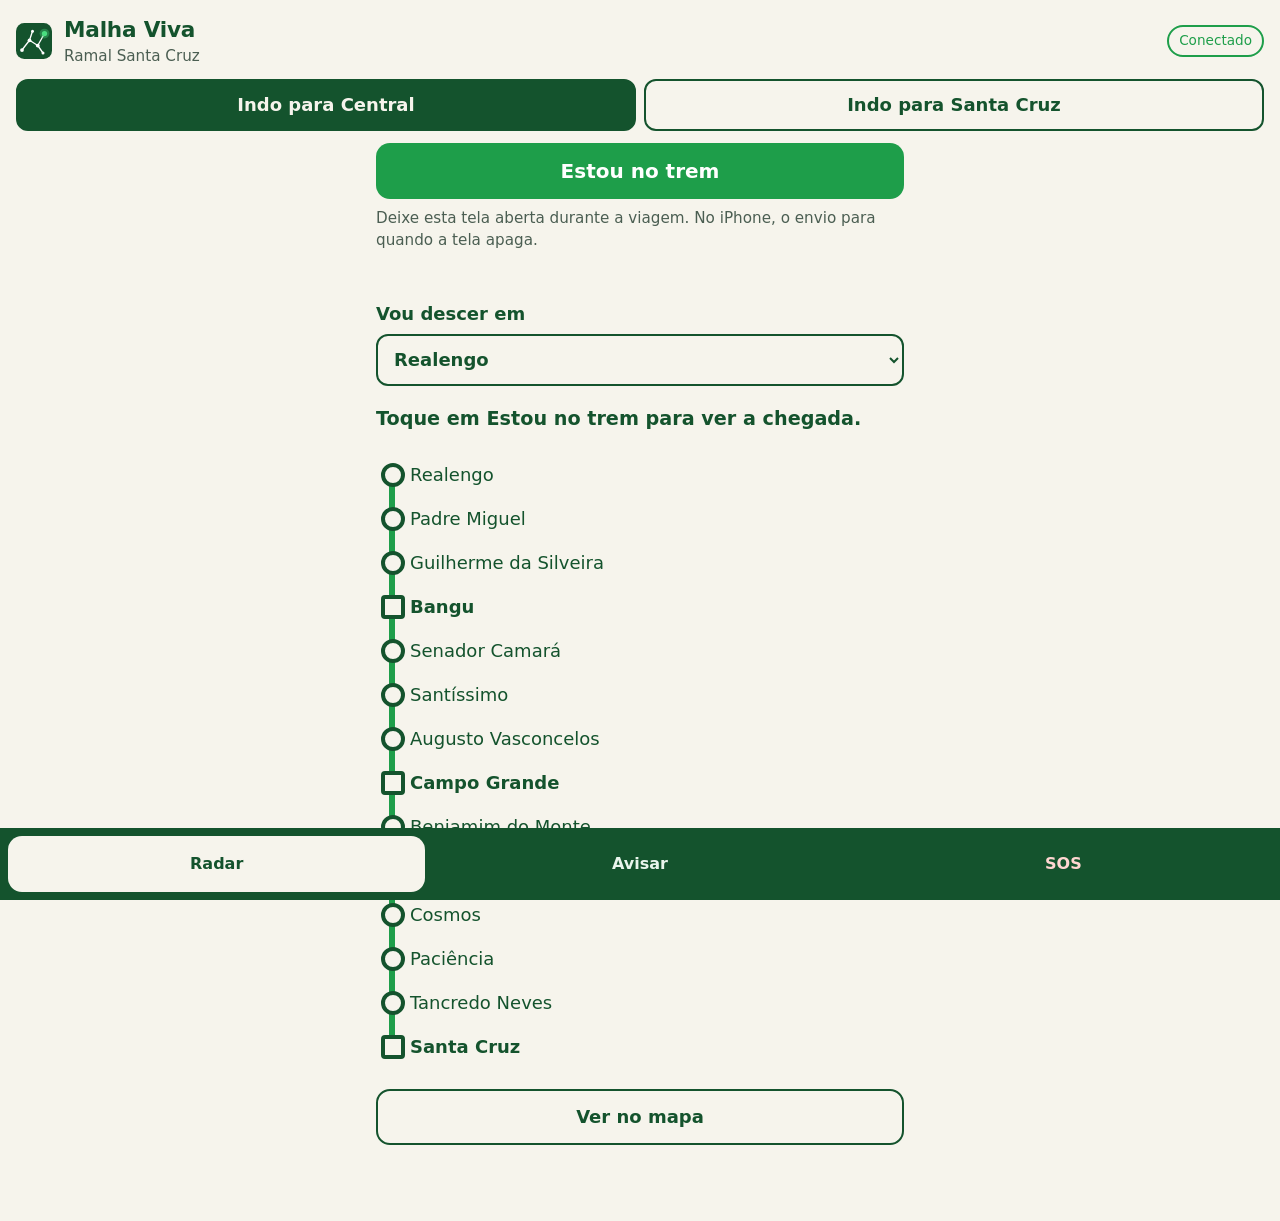
==== index.html @ b87f6abf "Publica o PWA do Malha Viva (radar, aviso rápido, SOS) Gerado de Codigo/pwa/www no cofre. Grava no S" ====
<!doctype html>
<html lang="pt-BR">
<head>
  <meta charset="utf-8">
  <meta name="viewport" content="width=device-width, initial-scale=1, viewport-fit=cover">
  <meta name="theme-color" content="#14532D">
  <meta name="apple-mobile-web-app-capable" content="yes">
  <meta name="apple-mobile-web-app-title" content="Malha Viva">
  <title>Malha Viva</title>
  <link rel="manifest" href="manifest.webmanifest">
  <link rel="icon" href="icone.svg" type="image/svg+xml">
  <link rel="apple-touch-icon" href="icone.svg">
  <link rel="stylesheet" href="estilo.css">
  <script type="module" src="js/app.js"></script>
</head>
<body>
  <header class="topo">
    <img src="icone.svg" alt="" width="36" height="36">
    <div>
      <h1>Malha Viva</h1>
      <p id="ramal">Carregando o ramal…</p>
    </div>
    <span id="rede" class="rede" role="status" data-estado="ok">Conectado</span>
  </header>

  <fieldset class="sentido">
    <legend class="sr">Sentido da viagem</legend>
    <label><input type="radio" name="sentido" value="central"> Indo para Central</label>
    <label><input type="radio" name="sentido" value="santa_cruz"> Indo para Santa Cruz</label>
  </fieldset>

  <main>
    <section data-aba="radar" aria-labelledby="t-radar">
      <h2 id="t-radar" class="sr">Radar do ramal</h2>
      <button id="btnTrem" class="principal" type="button" aria-pressed="false">Estou no trem</button>
      <p class="dica">Deixe esta tela aberta durante a viagem. No iPhone, o envio para quando a tela apaga.</p>
      <p id="posStatus" class="status" role="status"></p>

      <label class="campo">Vou descer em
        <select id="destino"></select>
      </label>
      <p id="eta" class="eta" role="status"></p>

      <ol id="faixa" class="faixa" aria-label="Estações no sentido escolhido, do destino para trás"></ol>
      <button id="btnMapa" class="secundario" type="button">Ver no mapa</button>
      <div id="mapa" class="mapa" hidden></div>
    </section>

    <section data-aba="avisar" aria-labelledby="t-avisar" hidden>
      <h2 id="t-avisar">Avisar o que está acontecendo</h2>
      <label class="campo">Estação
        <select id="avisoEstacao"></select>
      </label>
      <div class="tipos">
        <button type="button" data-tipo="Parado">Trem parado</button>
        <button type="button" data-tipo="Atrasado">Atrasado</button>
        <button type="button" data-tipo="Lotado">Lotado</button>
        <button type="button" data-tipo="Sem ar">Sem ar-condicionado</button>
        <button type="button" data-tipo="Inseguro">Situação de risco</button>
      </div>
      <p id="avisoStatus" class="status" role="status"></p>
      <p class="dica">O aviso só aparece como confirmado quando outra pessoa avisa a mesma coisa.</p>
    </section>

    <section data-aba="sos" aria-labelledby="t-sos" hidden>
      <h2 id="t-sos">Emergência</h2>
      <div class="ligar">
        <a href="tel:190">Polícia 190</a>
        <a href="tel:192">SAMU 192</a>
        <a href="tel:193">Bombeiros 193</a>
      </div>
      <button id="btnSos" class="sos" type="button">Compartilhar minha localização</button>
      <p id="sosStatus" class="status" role="status"></p>
      <h3>Contatos de emergência</h3>
      <ul id="contatos" class="contatos"></ul>
      <form id="formContato" class="novo">
        <label class="campo">Telefone com DDD
          <input id="novoContato" type="tel" inputmode="tel" autocomplete="tel" placeholder="21 99999-0000">
        </label>
        <button type="submit" class="secundario">Adicionar contato</button>
      </form>
      <p class="dica">Os contatos ficam só neste celular. O Malha Viva não recebe esses números.</p>
    </section>
  </main>

  <nav class="abas" aria-label="Seções">
    <button type="button" data-ir="radar">Radar</button>
    <button type="button" data-ir="avisar">Avisar</button>
    <button type="button" data-ir="sos" class="ir-sos">SOS</button>
  </nav>
</body>
</html>
---- estilo.css ----
/* Malha Viva · PWA. Paleta da identidade; sinal âmbar de ferrovia para avisos; vermelho só no SOS. */
:root {
  --verde-escuro: #14532D;
  --verde-ramal: #1E9E4A;
  --verde-aceso: #4ADE80;
  --fundo: #F6F4EC;
  --ambar: #E8A100;
  --perigo: #B42318;
  --tinta: #14532D;
  --suave: #4B5E52;
  --linha-w: 6px;
  color-scheme: light;
}
@media (prefers-color-scheme: dark) {
  :root { --fundo: #0F2418; --tinta: #E9F5EC; --suave: #A9C2B1; --verde-escuro: #4ADE80; }
}

* { box-sizing: border-box; }
html { -webkit-text-size-adjust: 100%; }
body {
  margin: 0;
  background: var(--fundo);
  color: var(--tinta);
  font: 18px/1.45 system-ui, -apple-system, "Segoe UI", Roboto, sans-serif;
  padding-bottom: calc(76px + env(safe-area-inset-bottom));
}
.sr { position: absolute; width: 1px; height: 1px; overflow: hidden; clip: rect(0 0 0 0); }
:focus-visible { outline: 3px solid var(--ambar); outline-offset: 2px; }

.topo { display: flex; align-items: center; gap: 12px; padding: 14px 16px 8px; }
.topo h1 { margin: 0; font-size: 1.35rem; font-weight: 800; letter-spacing: -0.01em; }
.topo p { margin: 0; color: var(--suave); font-size: 0.95rem; }
.rede { margin-left: auto; font-size: 0.85rem; padding: 4px 10px; border-radius: 999px; border: 2px solid currentColor; }
.rede[data-estado="ok"] { color: var(--verde-ramal); }
.rede[data-estado="fila"] { color: var(--ambar); }
.rede[data-estado="off"] { color: var(--perigo); }

.sentido { display: grid; grid-template-columns: 1fr 1fr; gap: 8px; margin: 0; padding: 4px 16px 12px; border: 0; }
.sentido label { display: flex; align-items: center; justify-content: center; min-height: 52px; padding: 8px;
  border: 2px solid var(--verde-escuro); border-radius: 12px; font-weight: 700; text-align: center; cursor: pointer; }
.sentido label { position: relative; }
.sentido input { position: absolute; opacity: 0; width: 1px; height: 1px; min-height: 0; inset: 0; margin: 0; }
.sentido label:has(input:checked) { background: var(--verde-escuro); color: var(--fundo); }
.sentido label:has(input:focus-visible) { outline: 3px solid var(--ambar); }

main { padding: 0 16px; max-width: 560px; margin: 0 auto; }
h2 { font-size: 1.3rem; margin: 8px 0 12px; }
h3 { font-size: 1.1rem; margin: 24px 0 8px; }

button, .ligar a, .contato { font: inherit; min-height: 56px; border-radius: 14px; cursor: pointer; }
.principal { width: 100%; border: 0; background: var(--verde-ramal); color: #fff; font-size: 1.25rem; font-weight: 800; }
.principal[aria-pressed="true"] { background: var(--verde-escuro); box-shadow: inset 0 0 0 4px var(--verde-aceso); }
.secundario { width: 100%; margin-top: 12px; background: transparent; color: var(--tinta); border: 2px solid var(--verde-escuro); font-weight: 700; }
.dica { color: var(--suave); font-size: 0.95rem; margin: 8px 0; }
.status { font-weight: 700; min-height: 1.45em; margin: 8px 0; }
.campo { display: grid; gap: 6px; margin: 16px 0 4px; font-weight: 700; }
select, input { font: inherit; min-height: 52px; padding: 8px 12px; border-radius: 12px; border: 2px solid var(--verde-escuro);
  background: var(--fundo); color: var(--tinta); width: 100%; }
.eta { font-size: 1.2rem; font-weight: 800; }

/* A faixa: a linha do trem como nas placas acima das portas. Destino no topo. */
.faixa { list-style: none; margin: 20px 0 8px; padding: 0 0 0 34px; position: relative; }
.faixa::before { content: ""; position: absolute; left: 13px; top: 14px; bottom: 14px; width: var(--linha-w);
  background: var(--verde-ramal); border-radius: 3px; }
.faixa li { position: relative; min-height: 44px; display: flex; flex-wrap: wrap; align-items: center; gap: 6px 10px; padding: 6px 0; }
.faixa .estacao::before { content: ""; position: absolute; left: -29px; width: 16px; height: 16px; border-radius: 50%;
  background: var(--fundo); border: 4px solid var(--verde-escuro); }
.faixa .terminal::before { border-radius: 4px; }
.faixa .terminal .nome { font-weight: 800; }
.faixa .eu { color: var(--verde-escuro); font-weight: 800; }
.faixa .eu::before { content: ""; position: absolute; left: -33px; width: 24px; height: 24px; border-radius: 50%;
  background: var(--verde-aceso); border: 4px solid var(--verde-escuro); animation: pulso 2s ease-out infinite; }
@keyframes pulso { 0% { box-shadow: 0 0 0 0 rgba(74, 222, 128, .7); } 100% { box-shadow: 0 0 0 14px rgba(74, 222, 128, 0); } }
@media (prefers-reduced-motion: reduce) { .faixa .eu::before { animation: none; } }
.aviso { font-size: 0.85rem; font-weight: 700; padding: 2px 8px; border-radius: 6px; border: 2px dashed var(--ambar); color: var(--tinta); }
.aviso.confirmado { background: var(--ambar); border-style: solid; color: #1A1300; }

.mapa { height: 340px; margin-top: 12px; border-radius: 14px; overflow: hidden; border: 2px solid var(--verde-escuro); }

.tipos { display: grid; gap: 10px; margin-top: 16px; }
.tipos button { border: 2px solid var(--verde-escuro); background: transparent; color: var(--tinta); font-weight: 700; text-align: left; padding: 0 16px; }
.tipos button:active { background: var(--ambar); color: #1A1300; }

.ligar { display: grid; gap: 10px; }
.ligar a { display: flex; align-items: center; justify-content: center; background: var(--perigo); color: #fff;
  font-weight: 800; font-size: 1.2rem; text-decoration: none; }
.sos { width: 100%; margin-top: 16px; border: 3px solid var(--perigo); background: transparent; color: var(--perigo); font-weight: 800; }
.contatos { list-style: none; padding: 0; margin: 0; display: grid; gap: 8px; }
.contatos li { display: grid; grid-template-columns: 1fr auto; gap: 8px; }
.contato { display: flex; align-items: center; padding: 0 14px; border: 2px solid var(--verde-escuro); color: var(--tinta); text-decoration: none; font-weight: 700; }
.tirar { border: 0; background: transparent; color: var(--suave); text-decoration: underline; padding: 0 8px; }

.abas { position: fixed; inset: auto 0 0 0; display: grid; grid-template-columns: 1fr 1fr 1fr; gap: 6px;
  padding: 8px 8px calc(8px + env(safe-area-inset-bottom)); background: var(--verde-escuro); }
.abas button { border: 0; background: transparent; color: #E9F5EC; font-weight: 800; font-size: 1rem; }
.abas button[aria-current="true"] { background: var(--fundo); color: var(--verde-escuro); }
.abas .ir-sos { color: #FFD6D1; }
.abas .ir-sos[aria-current="true"] { background: var(--perigo); color: #fff; }
@media (prefers-color-scheme: dark) { .abas { background: #082012; } }
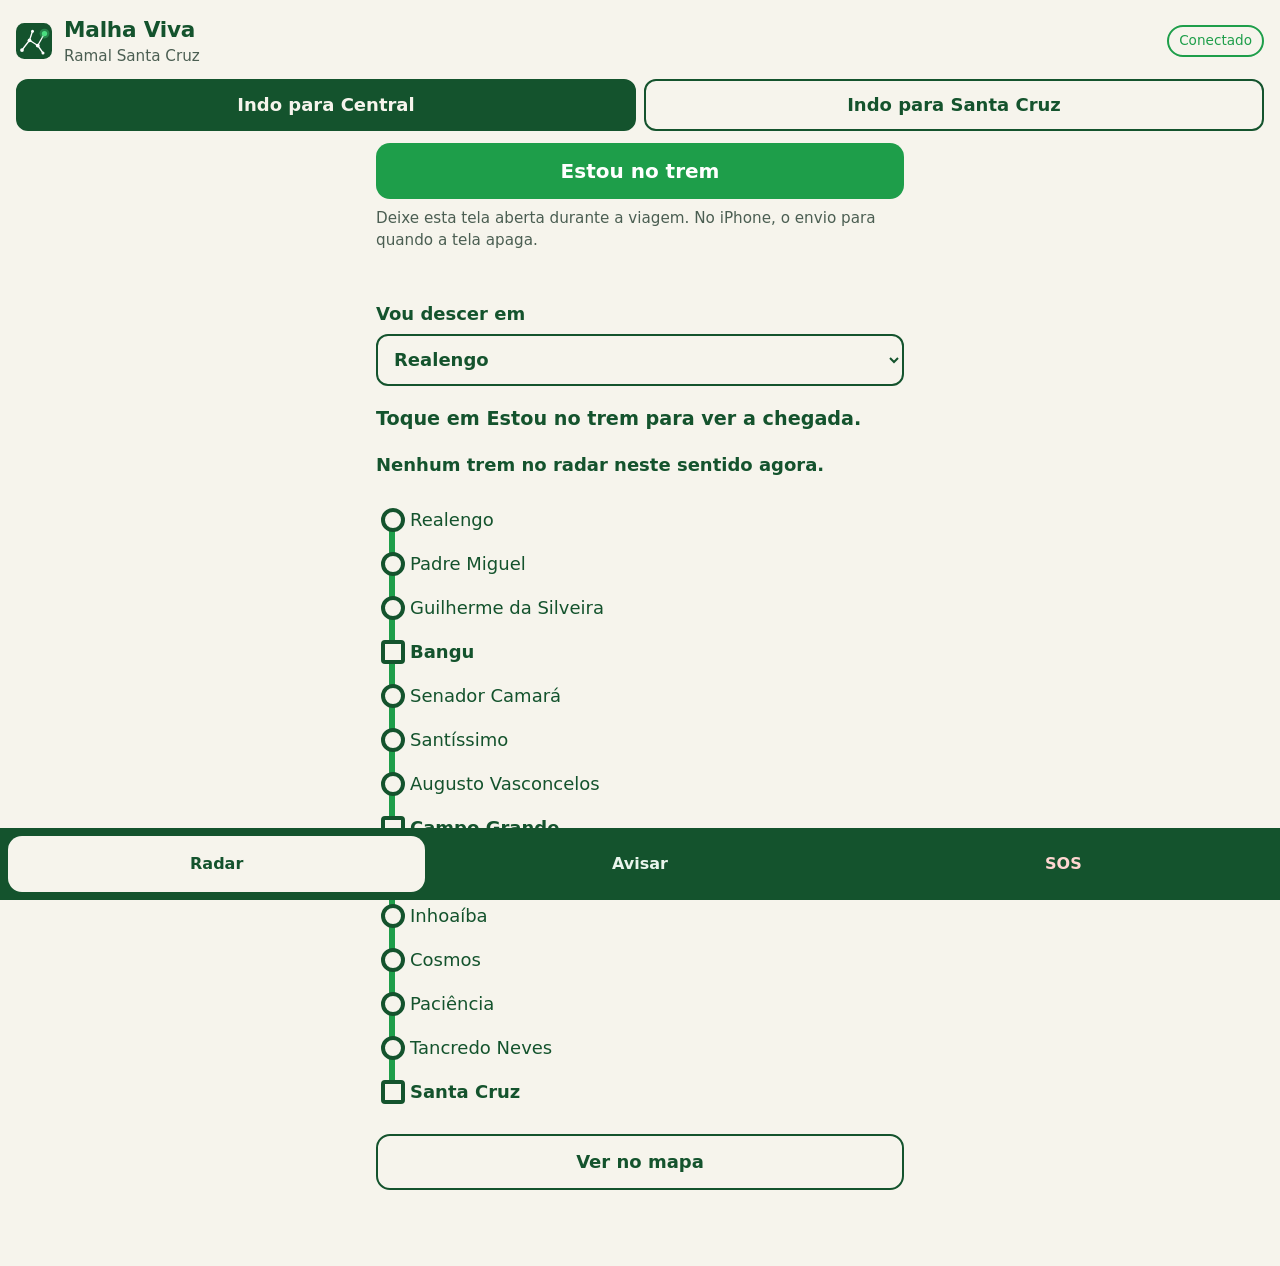
==== commit 48c9f616: "Radar mostra os trens ao vivo (visão trens_ao_vivo) Lê a visão pública trens_ao_vivo do Supabase a c" ====
--- a/index.html
+++ b/index.html
@@ -41,6 +41,7 @@
       </label>
       <p id="eta" class="eta" role="status"></p>
 
+      <p id="trens" class="status" role="status" aria-live="off"></p>
       <ol id="faixa" class="faixa" aria-label="Estações no sentido escolhido, do destino para trás"></ol>
       <button id="btnMapa" class="secundario" type="button">Ver no mapa</button>
       <div id="mapa" class="mapa" hidden></div>
--- a/estilo.css
+++ b/estilo.css
@@ -70,6 +70,9 @@
 .faixa .eu { color: var(--verde-escuro); font-weight: 800; }
 .faixa .eu::before { content: ""; position: absolute; left: -33px; width: 24px; height: 24px; border-radius: 50%;
   background: var(--verde-aceso); border: 4px solid var(--verde-escuro); animation: pulso 2s ease-out infinite; }
+.faixa .trem { color: var(--verde-escuro); font-weight: 800; }
+.faixa .trem::before { content: ""; position: absolute; left: -33px; width: 24px; height: 24px; border-radius: 6px;
+  background: var(--verde-escuro); border: 4px solid var(--verde-aceso); }
 @keyframes pulso { 0% { box-shadow: 0 0 0 0 rgba(74, 222, 128, .7); } 100% { box-shadow: 0 0 0 14px rgba(74, 222, 128, 0); } }
 @media (prefers-reduced-motion: reduce) { .faixa .eu::before { animation: none; } }
 .aviso { font-size: 0.85rem; font-weight: 700; padding: 2px 8px; border-radius: 6px; border: 2px dashed var(--ambar); color: var(--tinta); }
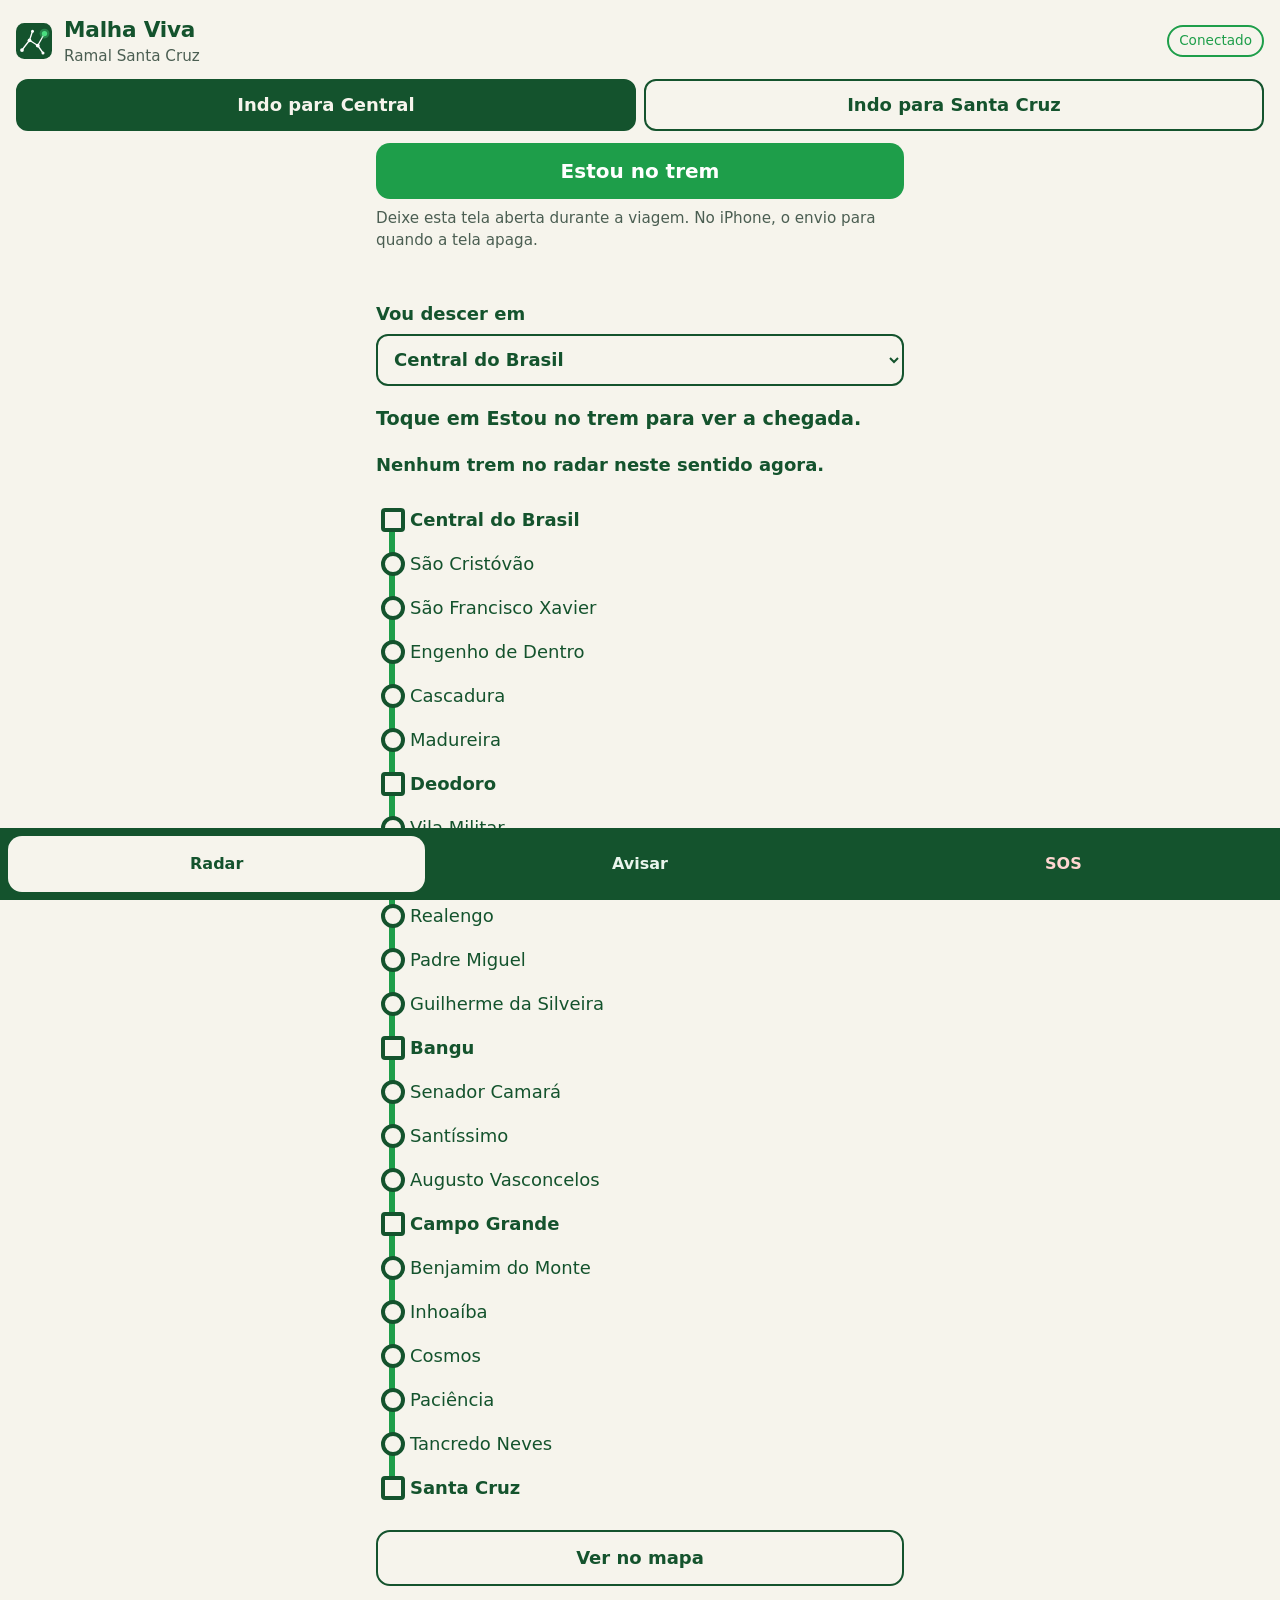
==== commit f73dba28: "Base até a Central e GPS reforçado para o iPhone - Base: traçado e estações de Realengo até a Centra" ====
--- a/index.html
+++ b/index.html
@@ -35,6 +35,8 @@
       <button id="btnTrem" class="principal" type="button" aria-pressed="false">Estou no trem</button>
       <p class="dica">Deixe esta tela aberta durante a viagem. No iPhone, o envio para quando a tela apaga.</p>
       <p id="posStatus" class="status" role="status"></p>
+      <p id="diag" class="diag" data-estado="ok" hidden></p>
+      <button id="btnRegistro" class="secundario" type="button" hidden>Copiar registro da viagem</button>
 
       <label class="campo">Vou descer em
         <select id="destino"></select>
--- a/estilo.css
+++ b/estilo.css
@@ -70,7 +70,10 @@
 .faixa .eu { color: var(--verde-escuro); font-weight: 800; }
 .faixa .eu::before { content: ""; position: absolute; left: -33px; width: 24px; height: 24px; border-radius: 50%;
   background: var(--verde-aceso); border: 4px solid var(--verde-escuro); animation: pulso 2s ease-out infinite; }
-.faixa .trem { color: var(--verde-escuro); font-weight: 800; }
+.diag { font-size: 0.85rem; font-variant-numeric: tabular-nums; padding: 6px 10px; border-radius: 8px;
+  border: 2px solid var(--verde-escuro); }
+.diag[data-estado="alerta"] { border-color: #B42318; background: #B42318; color: #FFFFFF; font-weight: 700; }
+.faixa .trem {color: var(--verde-escuro); font-weight: 800; }
 .faixa .trem::before { content: ""; position: absolute; left: -33px; width: 24px; height: 24px; border-radius: 6px;
   background: var(--verde-escuro); border: 4px solid var(--verde-aceso); }
 @keyframes pulso { 0% { box-shadow: 0 0 0 0 rgba(74, 222, 128, .7); } 100% { box-shadow: 0 0 0 14px rgba(74, 222, 128, 0); } }
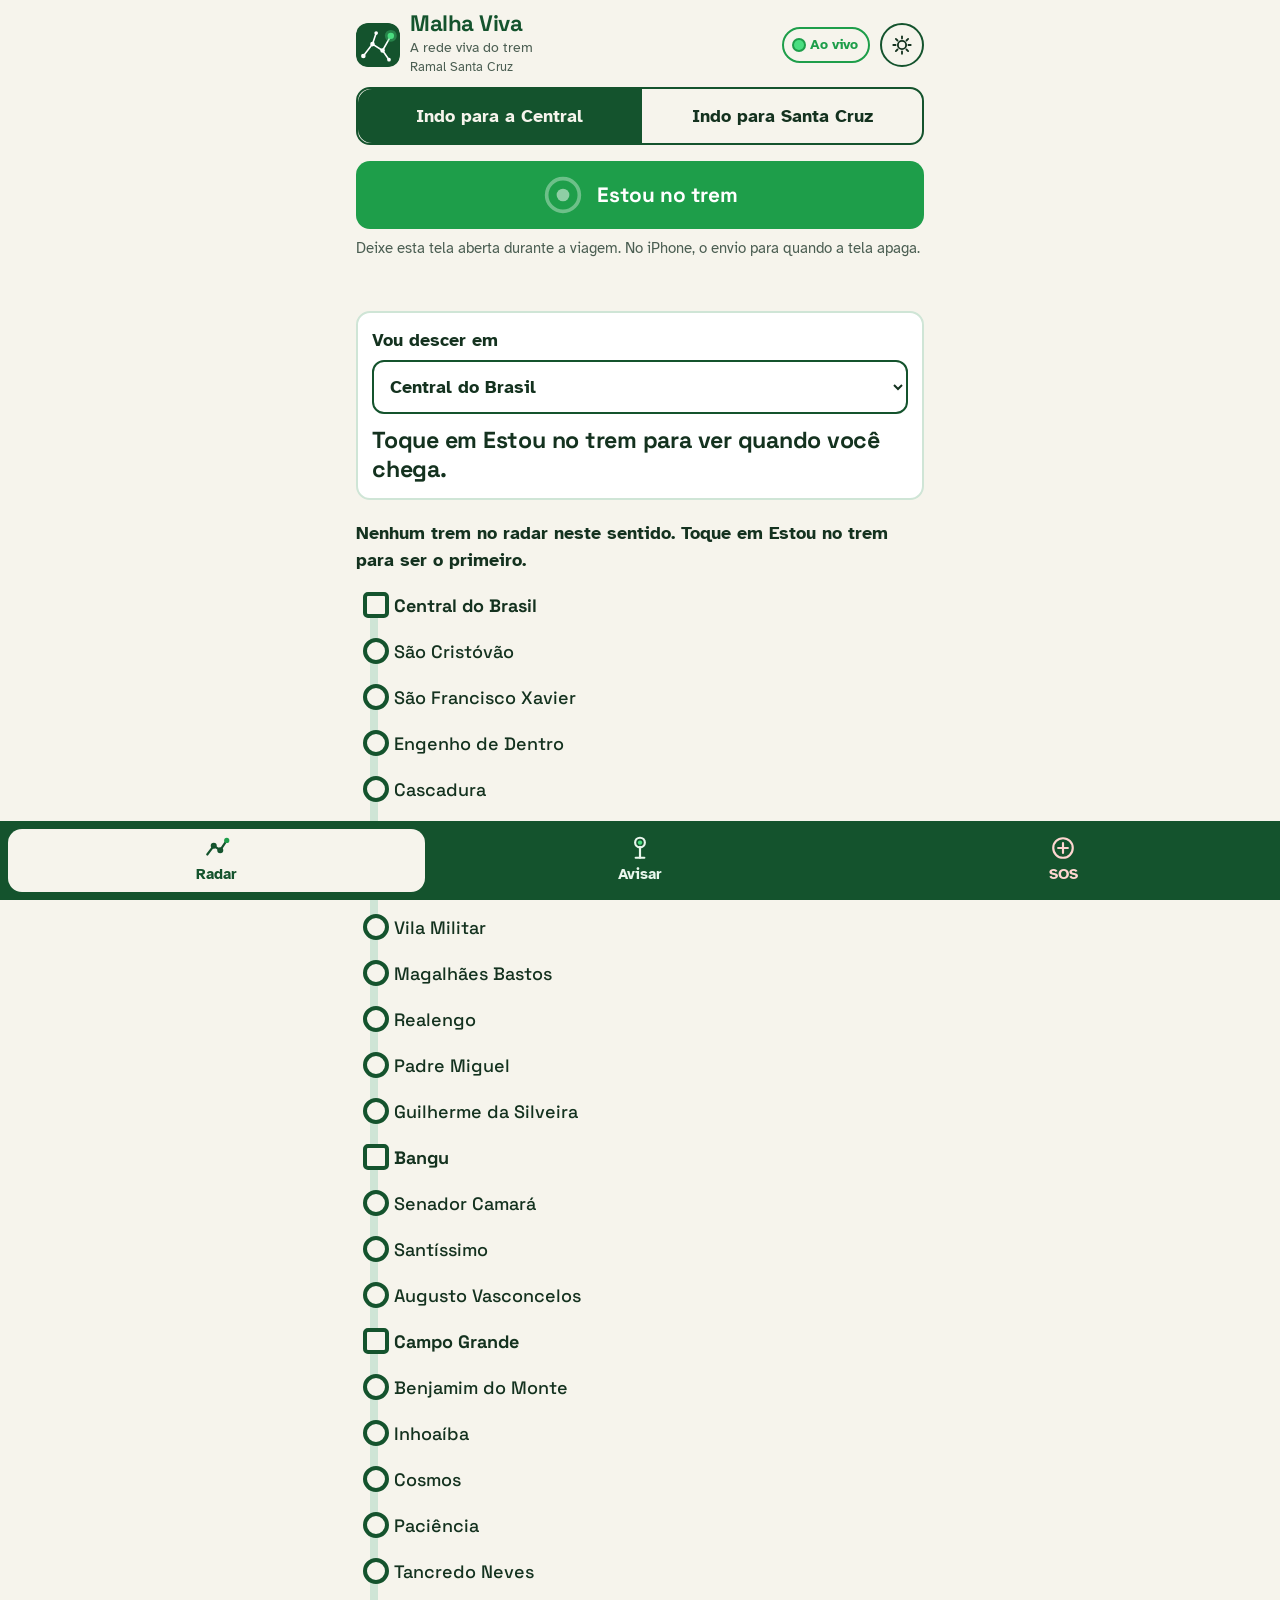
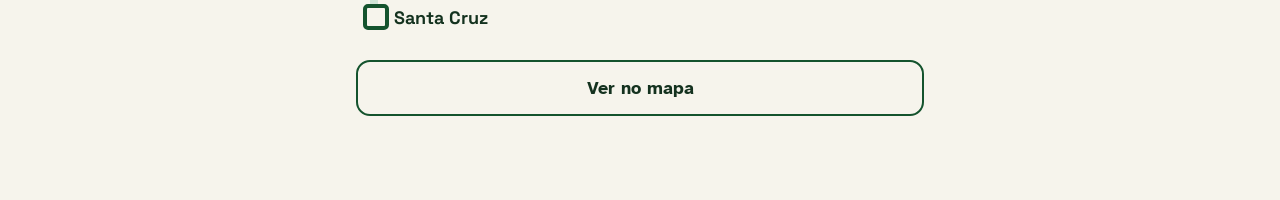
==== commit 6923ef4d: "Notas 1, 2 e 3: rastreamento v2, interface nova e operação (cache mv-6034f87fe8) Nota 1 (rastreament" ====
--- a/index.html
+++ b/index.html
@@ -10,43 +10,96 @@
   <link rel="manifest" href="manifest.webmanifest">
   <link rel="icon" href="icone.svg" type="image/svg+xml">
   <link rel="apple-touch-icon" href="icone.svg">
+  <link rel="preconnect" href="https://fonts.googleapis.com">
+  <link rel="preconnect" href="https://fonts.gstatic.com" crossorigin>
+  <link rel="stylesheet" crossorigin="anonymous" href="https://fonts.googleapis.com/css2?family=Atkinson+Hyperlegible:wght@400;700&family=Space+Grotesk:wght@500;700&display=swap">
   <link rel="stylesheet" href="estilo.css">
   <script type="module" src="js/app.js"></script>
 </head>
 <body>
   <header class="topo">
-    <img src="icone.svg" alt="" width="36" height="36">
-    <div>
+    <img class="selo" src="icone.svg" alt="" width="44" height="44">
+    <div class="marca">
       <h1>Malha Viva</h1>
-      <p id="ramal">Carregando o ramal…</p>
+      <p class="assinatura">A rede viva do trem</p>
+      <p id="ramal" class="ramal">Carregando o ramal</p>
     </div>
-    <span id="rede" class="rede" role="status" data-estado="ok">Conectado</span>
+    <span id="rede" class="rede" role="status" data-estado="ok"><span class="no" aria-hidden="true"></span><span class="txt">Conectado</span></span>
+    <button id="btnSol" class="sol" type="button" aria-pressed="false" aria-label="Modo sol forte (mais contraste)">
+      <svg viewBox="0 0 24 24" aria-hidden="true"><circle cx="12" cy="12" r="4.5"/><path d="M12 2.5v2.5M12 19v2.5M2.5 12H5M19 12h2.5M5.3 5.3l1.8 1.8M16.9 16.9l1.8 1.8M5.3 18.7l1.8-1.8M16.9 7.1l1.8-1.8"/></svg>
+    </button>
   </header>
 
   <fieldset class="sentido">
     <legend class="sr">Sentido da viagem</legend>
-    <label><input type="radio" name="sentido" value="central"> Indo para Central</label>
-    <label><input type="radio" name="sentido" value="santa_cruz"> Indo para Santa Cruz</label>
+    <label><input type="radio" name="sentido" value="central"><span>Indo para a Central</span></label>
+    <label><input type="radio" name="sentido" value="santa_cruz"><span>Indo para Santa Cruz</span></label>
   </fieldset>
+
+  <div id="guiaIphone" class="guia" role="dialog" aria-labelledby="t-guia" hidden>
+    <h2 id="t-guia">Use o Malha Viva como app no iPhone</h2>
+    <ol>
+      <li>Toque em <strong>Compartilhar</strong> no Safari e depois em <strong>Adicionar à Tela de Início</strong>.</li>
+      <li>Em Ajustes › Privacidade › Serviços de Localização › Sites do Safari, deixe <strong>Durante o uso</strong> e <strong>Localização Precisa</strong> ligada.</li>
+      <li>No dia da viagem, deixe a tela ligada: no iPhone, o envio para quando a tela apaga.</li>
+    </ol>
+    <button id="btnGuiaOk" class="secundario" type="button">Entendi</button>
+  </div>
 
   <main>
     <section data-aba="radar" aria-labelledby="t-radar">
       <h2 id="t-radar" class="sr">Radar do ramal</h2>
-      <button id="btnTrem" class="principal" type="button" aria-pressed="false">Estou no trem</button>
+
+      <button id="btnTrem" class="principal" type="button" aria-pressed="false" data-gps="off">
+        <svg class="anel" viewBox="0 0 44 44" aria-hidden="true">
+          <circle class="trilho" cx="22" cy="22" r="18"/>
+          <circle class="feito" cx="22" cy="22" r="18" pathLength="100"/>
+          <circle class="no" cx="22" cy="22" r="7"/>
+        </svg>
+        <span class="rotulo">Estou no trem</span>
+      </button>
       <p class="dica">Deixe esta tela aberta durante a viagem. No iPhone, o envio para quando a tela apaga.</p>
       <p id="posStatus" class="status" role="status"></p>
-      <p id="diag" class="diag" data-estado="ok" hidden></p>
-      <button id="btnRegistro" class="secundario" type="button" hidden>Copiar registro da viagem</button>
+      <button id="btnTrocarSentido" class="secundario aviso-sentido" type="button" hidden></button>
 
-      <label class="campo">Vou descer em
-        <select id="destino"></select>
-      </label>
-      <p id="eta" class="eta" role="status"></p>
+      <div class="chegada">
+        <label class="campo">Vou descer em
+          <select id="destino"></select>
+        </label>
+        <p id="eta" class="eta" role="status"></p>
+        <div id="trecho" class="trecho" hidden>
+          <p class="trecho-nome"><span id="trechoDe"></span><span class="seta" aria-hidden="true"></span><span id="trechoPara"></span></p>
+          <div class="barra" role="progressbar" aria-label="Trecho atual percorrido" aria-valuemin="0" aria-valuemax="100" aria-valuenow="0">
+            <span id="trechoBarra"></span>
+          </div>
+        </div>
+      </div>
 
-      <p id="trens" class="status" role="status" aria-live="off"></p>
+      <section class="bloco" id="blocoChegadas" aria-labelledby="t-chegadas" hidden>
+        <h2 id="t-chegadas">Próximas estações</h2>
+        <table class="tabela chegadas">
+          <thead><tr><th scope="col">Estação</th><th scope="col">Chega em</th><th scope="col"><span class="sr">Tempo que falta</span></th></tr></thead>
+          <tbody id="tabChegadas"></tbody>
+        </table>
+      </section>
+
+      <p id="trens" class="status trens-resumo" role="status" aria-live="off"></p>
       <ol id="faixa" class="faixa" aria-label="Estações no sentido escolhido, do destino para trás"></ol>
       <button id="btnMapa" class="secundario" type="button">Ver no mapa</button>
       <div id="mapa" class="mapa" hidden></div>
+
+      <section class="bloco" id="diag" aria-labelledby="t-diag" data-estado="ok" hidden>
+        <h2 id="t-diag">Como está o rastreamento</h2>
+        <table class="tabela diagnostico">
+          <tbody>
+            <tr data-item="bom"><th scope="row">Último ponto bom</th><td class="valor"></td><td class="medidor"><span></span></td></tr>
+            <tr data-item="prec"><th scope="row">Precisão do GPS</th><td class="valor"></td><td class="medidor"><span></span></td></tr>
+            <tr data-item="fila"><th scope="row">Esperando envio</th><td class="valor"></td><td class="medidor"><span></span></td></tr>
+            <tr data-item="silencios"><th scope="row">Silêncios acima de 30 s</th><td class="valor"></td><td class="medidor"><span></span></td></tr>
+          </tbody>
+        </table>
+        <button id="btnRegistro" class="secundario" type="button" hidden>Copiar registro da viagem</button>
+      </section>
     </section>
 
     <section data-aba="avisar" aria-labelledby="t-avisar" hidden>
@@ -54,12 +107,13 @@
       <label class="campo">Estação
         <select id="avisoEstacao"></select>
       </label>
+      <p class="dica">Segure o botão por 1 segundo para enviar. Soltar antes cancela.</p>
       <div class="tipos">
-        <button type="button" data-tipo="Parado">Trem parado</button>
-        <button type="button" data-tipo="Atrasado">Atrasado</button>
-        <button type="button" data-tipo="Lotado">Lotado</button>
-        <button type="button" data-tipo="Sem ar">Sem ar-condicionado</button>
-        <button type="button" data-tipo="Inseguro">Situação de risco</button>
+        <button type="button" class="segurar" data-tipo="Parado"><span>Trem parado</span></button>
+        <button type="button" class="segurar" data-tipo="Atrasado"><span>Atrasado</span></button>
+        <button type="button" class="segurar" data-tipo="Lotado"><span>Lotado</span></button>
+        <button type="button" class="segurar" data-tipo="Sem ar"><span>Sem ar-condicionado</span></button>
+        <button type="button" class="segurar" data-tipo="Inseguro"><span>Situação de risco</span></button>
       </div>
       <p id="avisoStatus" class="status" role="status"></p>
       <p class="dica">O aviso só aparece como confirmado quando outra pessoa avisa a mesma coisa.</p>
@@ -72,7 +126,7 @@
         <a href="tel:192">SAMU 192</a>
         <a href="tel:193">Bombeiros 193</a>
       </div>
-      <button id="btnSos" class="sos" type="button">Compartilhar minha localização</button>
+      <button id="btnSos" class="sos segurar" type="button"><span>Segure para compartilhar minha localização</span></button>
       <p id="sosStatus" class="status" role="status"></p>
       <h3>Contatos de emergência</h3>
       <ul id="contatos" class="contatos"></ul>
@@ -83,13 +137,34 @@
         <button type="submit" class="secundario">Adicionar contato</button>
       </form>
       <p class="dica">Os contatos ficam só neste celular. O Malha Viva não recebe esses números.</p>
+
+      <details class="privacidade">
+        <summary>Seus dados no Malha Viva</summary>
+        <ul>
+          <li>Com "Estou no trem" ligado, o app envia a sua posição a cada 2 segundos para montar o radar.</li>
+          <li>Ninguém vê a posição de outra pessoa. O radar mostra só o trem: em que ponto da linha está, para onde vai e há quanto tempo foi visto.</li>
+          <li>Você entra sem nome, e-mail ou CPF. O app cria um código anônimo neste celular.</li>
+          <li>Nesta fase de testes, as posições ficam guardadas para calcular os tempos entre as estações. Depois dos testes, elas passam a ser apagadas em 7 dias, e só os tempos médios ficam.</li>
+          <li>Avisos ficam visíveis por 30 minutos, sem dizer quem avisou.</li>
+          <li>Se o app der erro, ele envia a mensagem do erro, a versão do app e o modelo do navegador, para a gente corrigir.</li>
+        </ul>
+      </details>
     </section>
   </main>
 
   <nav class="abas" aria-label="Seções">
-    <button type="button" data-ir="radar">Radar</button>
-    <button type="button" data-ir="avisar">Avisar</button>
-    <button type="button" data-ir="sos" class="ir-sos">SOS</button>
+    <button type="button" data-ir="radar">
+      <svg viewBox="0 0 24 24" aria-hidden="true"><path d="M3 18 9 10l6 4 6-9"/><circle cx="9" cy="10" r="1.8"/><circle cx="15" cy="14" r="1.8"/><circle class="aceso" cx="21" cy="5" r="2.4"/></svg>
+      <span>Radar</span>
+    </button>
+    <button type="button" data-ir="avisar">
+      <svg viewBox="0 0 24 24" aria-hidden="true"><path d="M12 21V11"/><rect x="7.5" y="2.5" width="9" height="9" rx="4.5"/><circle class="aceso" cx="12" cy="7" r="2"/><path d="M8 21h8"/></svg>
+      <span>Avisar</span>
+    </button>
+    <button type="button" data-ir="sos" class="ir-sos">
+      <svg viewBox="0 0 24 24" aria-hidden="true"><circle cx="12" cy="12" r="9"/><path d="M12 7.5v9M7.5 12h9"/></svg>
+      <span>SOS</span>
+    </button>
   </nav>
 </body>
 </html>
--- a/estilo.css
+++ b/estilo.css
@@ -1,105 +1,235 @@
-/* Malha Viva · PWA. Paleta da identidade; sinal âmbar de ferrovia para avisos; vermelho só no SOS. */
+/* Malha Viva · PWA (Nota 2). A placa de linha acima da porta do trem, viva: o ramal é o trilho e você é o nó aceso.
+   Cores da identidade; âmbar de sinal ferroviário só para avisos; vermelho só para SOS e falha. */
 :root {
-  --verde-escuro: #14532D;
-  --verde-ramal: #1E9E4A;
-  --verde-aceso: #4ADE80;
-  --fundo: #F6F4EC;
-  --ambar: #E8A100;
+  --marca: #14532D;      /* selo, texto da marca, botões */
+  --linha: #1E9E4A;      /* o trilho e o que já foi percorrido */
+  --aceso: #4ADE80;      /* só o que está vivo agora: você, um trem, o GPS ok */
+  --papel: #F6F4EC;
+  --superficie: #FFFFFF;
+  --tinta: #14321F;
+  --suave: #4B5E52;
+  --borda: #14532D;
+  --trilho-vazio: #CFE5D6;
+  --sinal: #E8A100;
+  --sinal-tinta: #1A1300;
   --perigo: #B42318;
-  --tinta: #14532D;
-  --suave: #4B5E52;
-  --linha-w: 6px;
+  --sobre-marca: #F6F4EC;
+  --b: 2px;              /* espessura das bordas (o modo sol engrossa) */
+  --raio: 14px;
+  --texto: "Atkinson Hyperlegible", system-ui, -apple-system, "Segoe UI", Roboto, sans-serif;
+  --titulo: "Space Grotesk", var(--texto);
   color-scheme: light;
 }
 @media (prefers-color-scheme: dark) {
-  :root { --fundo: #0F2418; --tinta: #E9F5EC; --suave: #A9C2B1; --verde-escuro: #4ADE80; }
+  :root:not([data-sol]) {
+    --marca: #4ADE80; --papel: #0D2116; --superficie: #123020; --tinta: #E9F5EC; --suave: #A9C2B1;
+    --borda: #2F7A4C; --trilho-vazio: #1E4630; --sobre-marca: #0D2116; color-scheme: dark;
+  }
+}
+/* Modo sol forte: preto no branco, bordas grossas, sem transparência (tela perto da janela do trem) */
+:root[data-sol] {
+  --marca: #0B3D20; --linha: #0F7A36; --papel: #FFFFFF; --superficie: #FFFFFF; --tinta: #000000; --suave: #1F2A22;
+  --borda: #000000; --trilho-vazio: #9FC6AE; --b: 3px; color-scheme: light;
 }
 
 * { box-sizing: border-box; }
 html { -webkit-text-size-adjust: 100%; }
 body {
   margin: 0;
-  background: var(--fundo);
+  background: var(--papel);
   color: var(--tinta);
-  font: 18px/1.45 system-ui, -apple-system, "Segoe UI", Roboto, sans-serif;
-  padding-bottom: calc(76px + env(safe-area-inset-bottom));
-}
-.sr { position: absolute; width: 1px; height: 1px; overflow: hidden; clip: rect(0 0 0 0); }
-:focus-visible { outline: 3px solid var(--ambar); outline-offset: 2px; }
-
-.topo { display: flex; align-items: center; gap: 12px; padding: 14px 16px 8px; }
-.topo h1 { margin: 0; font-size: 1.35rem; font-weight: 800; letter-spacing: -0.01em; }
-.topo p { margin: 0; color: var(--suave); font-size: 0.95rem; }
-.rede { margin-left: auto; font-size: 0.85rem; padding: 4px 10px; border-radius: 999px; border: 2px solid currentColor; }
-.rede[data-estado="ok"] { color: var(--verde-ramal); }
-.rede[data-estado="fila"] { color: var(--ambar); }
+  font: 18px/1.5 var(--texto);
+  padding-bottom: calc(84px + env(safe-area-inset-bottom));
+}
+.sr { position: absolute; width: 1px; height: 1px; overflow: hidden; clip: rect(0 0 0 0); white-space: nowrap; }
+:focus-visible { outline: 3px solid var(--sinal); outline-offset: 2px; }
+h1, h2, h3, .eta, .trecho-nome, .faixa .nome, .tabela th[scope="row"], .chegadas td:first-child { font-family: var(--titulo); }
+h2 { font-size: 1.2rem; margin: 0 0 10px; letter-spacing: -0.01em; }
+h3 { font-size: 1.1rem; margin: 24px 0 8px; }
+
+/* ------------------------------------------------------------------ topo */
+.topo { display: grid; grid-template-columns: auto 1fr auto auto; align-items: center; gap: 10px;
+  padding: calc(12px + env(safe-area-inset-top)) 16px 10px; max-width: 600px; margin: 0 auto; }
+.selo { display: block; border-radius: 12px; }
+.marca h1 { margin: 0; font-size: 1.4rem; font-weight: 700; letter-spacing: -0.02em; line-height: 1.1; color: var(--marca); }
+.assinatura { margin: 0; font-size: 0.9rem; color: var(--suave); }
+.ramal { margin: 0; font-size: 0.8rem; color: var(--suave); }
+.rede { display: inline-flex; align-items: center; gap: 6px; font-size: 0.85rem; font-weight: 700; padding: 6px 10px;
+  border-radius: 999px; border: var(--b) solid currentColor; white-space: nowrap; }
+.rede .no { width: 10px; height: 10px; border-radius: 50%; background: currentColor; }
+.rede[data-estado="ok"] { color: var(--linha); }
+.rede[data-estado="ok"] .no { background: var(--aceso); box-shadow: 0 0 0 2px var(--linha); }
+.rede[data-estado="fila"] { color: #8A5A00; }
+.rede[data-estado="fila"] .no { animation: piscar 1.2s ease-in-out infinite; }
 .rede[data-estado="off"] { color: var(--perigo); }
-
-.sentido { display: grid; grid-template-columns: 1fr 1fr; gap: 8px; margin: 0; padding: 4px 16px 12px; border: 0; }
-.sentido label { display: flex; align-items: center; justify-content: center; min-height: 52px; padding: 8px;
-  border: 2px solid var(--verde-escuro); border-radius: 12px; font-weight: 700; text-align: center; cursor: pointer; }
-.sentido label { position: relative; }
-.sentido input { position: absolute; opacity: 0; width: 1px; height: 1px; min-height: 0; inset: 0; margin: 0; }
-.sentido label:has(input:checked) { background: var(--verde-escuro); color: var(--fundo); }
-.sentido label:has(input:focus-visible) { outline: 3px solid var(--ambar); }
-
-main { padding: 0 16px; max-width: 560px; margin: 0 auto; }
-h2 { font-size: 1.3rem; margin: 8px 0 12px; }
-h3 { font-size: 1.1rem; margin: 24px 0 8px; }
-
-button, .ligar a, .contato { font: inherit; min-height: 56px; border-radius: 14px; cursor: pointer; }
-.principal { width: 100%; border: 0; background: var(--verde-ramal); color: #fff; font-size: 1.25rem; font-weight: 800; }
-.principal[aria-pressed="true"] { background: var(--verde-escuro); box-shadow: inset 0 0 0 4px var(--verde-aceso); }
-.secundario { width: 100%; margin-top: 12px; background: transparent; color: var(--tinta); border: 2px solid var(--verde-escuro); font-weight: 700; }
+@media (prefers-color-scheme: dark) { :root:not([data-sol]) .rede[data-estado="fila"] { color: var(--sinal); } }
+.sol { width: 44px; height: 44px; min-height: 44px; padding: 0; border-radius: 50%; border: var(--b) solid var(--borda);
+  background: transparent; color: var(--tinta); display: grid; place-items: center; }
+.sol svg { width: 22px; height: 22px; fill: none; stroke: currentColor; stroke-width: 2; stroke-linecap: round; }
+.sol[aria-pressed="true"] { background: var(--tinta); color: var(--papel); }
+
+/* ------------------------------------------------------------------ sentido: duas metades de uma mesma placa */
+.sentido { display: grid; grid-template-columns: 1fr 1fr; margin: 0 auto; padding: 0; border: var(--b) solid var(--borda);
+  border-radius: var(--raio); overflow: hidden; max-width: calc(600px - 32px); width: calc(100% - 32px); }
+.sentido label { position: relative; display: flex; align-items: center; justify-content: center; min-height: 54px;
+  padding: 8px; font-weight: 700; text-align: center; cursor: pointer; line-height: 1.2; }
+.sentido label + label { border-left: var(--b) solid var(--borda); }
+.sentido input { position: absolute; opacity: 0; inset: 0; margin: 0; }
+.sentido label:has(input:checked) { background: var(--marca); color: var(--sobre-marca); }
+.sentido label:has(input:focus-visible) { outline: 3px solid var(--sinal); outline-offset: -5px; }
+
+main { padding: 0 16px; max-width: 600px; margin: 0 auto; }
+section[data-aba] { padding-top: 16px; }
+
+/* ------------------------------------------------------------------ botões */
+button, .ligar a, .contato { font: inherit; min-height: 56px; border-radius: var(--raio); cursor: pointer; }
+.secundario { width: 100%; margin-top: 12px; background: transparent; color: var(--tinta); border: var(--b) solid var(--borda); font-weight: 700; }
+.secundario.feito { background: var(--linha); color: #fff; border-color: var(--linha); }
+.aviso-sentido { border-color: var(--sinal); border-style: dashed; }
+
+/* "Estou no trem": o anel se fecha enquanto o GPS procura; o nó acende quando a posição cai na linha */
+.principal { width: 100%; min-height: 68px; display: flex; align-items: center; justify-content: center; gap: 14px;
+  border: 0; background: var(--linha); color: #fff; font-family: var(--titulo); font-size: 1.3rem; font-weight: 700; }
+.anel { width: 40px; height: 40px; flex: none; transform: rotate(-90deg); }
+.anel circle { fill: none; stroke-width: 4; }
+.anel .trilho { stroke: rgba(255, 255, 255, 0.35); }
+.anel .feito { stroke: #fff; stroke-dasharray: 100; stroke-dashoffset: calc(100 - var(--p, 0) * 100); stroke-linecap: round;
+  transition: stroke-dashoffset 0.9s linear; }
+.anel .no { fill: rgba(255, 255, 255, 0.5); stroke: none; }
+/* verde-escuro fixo (não o --marca, que vira verde aceso no modo escuro e apagaria o anel) */
+.principal[data-gps="procurando"] { background: #14532D; color: #F6F4EC; }
+.principal[data-gps="procurando"] .anel .feito { stroke: var(--aceso); }
+.principal[data-gps="ok"] { background: #14532D; color: #F6F4EC; box-shadow: inset 0 0 0 4px var(--aceso); }
+.principal[data-gps="ok"] .anel .feito { stroke: var(--aceso); stroke-dashoffset: 0; }
+.principal[data-gps="ok"] .anel .no { fill: var(--aceso); animation: piscar 2s ease-in-out infinite; }
+.principal[data-gps="calado"] { background: var(--perigo); color: #fff; }
+.principal[data-gps="calado"] .anel .feito { stroke: #fff; }
+
 .dica { color: var(--suave); font-size: 0.95rem; margin: 8px 0; }
-.status { font-weight: 700; min-height: 1.45em; margin: 8px 0; }
-.campo { display: grid; gap: 6px; margin: 16px 0 4px; font-weight: 700; }
-select, input { font: inherit; min-height: 52px; padding: 8px 12px; border-radius: 12px; border: 2px solid var(--verde-escuro);
-  background: var(--fundo); color: var(--tinta); width: 100%; }
-.eta { font-size: 1.2rem; font-weight: 800; }
-
-/* A faixa: a linha do trem como nas placas acima das portas. Destino no topo. */
-.faixa { list-style: none; margin: 20px 0 8px; padding: 0 0 0 34px; position: relative; }
-.faixa::before { content: ""; position: absolute; left: 13px; top: 14px; bottom: 14px; width: var(--linha-w);
-  background: var(--verde-ramal); border-radius: 3px; }
-.faixa li { position: relative; min-height: 44px; display: flex; flex-wrap: wrap; align-items: center; gap: 6px 10px; padding: 6px 0; }
-.faixa .estacao::before { content: ""; position: absolute; left: -29px; width: 16px; height: 16px; border-radius: 50%;
-  background: var(--fundo); border: 4px solid var(--verde-escuro); }
-.faixa .terminal::before { border-radius: 4px; }
-.faixa .terminal .nome { font-weight: 800; }
-.faixa .eu { color: var(--verde-escuro); font-weight: 800; }
-.faixa .eu::before { content: ""; position: absolute; left: -33px; width: 24px; height: 24px; border-radius: 50%;
-  background: var(--verde-aceso); border: 4px solid var(--verde-escuro); animation: pulso 2s ease-out infinite; }
-.diag { font-size: 0.85rem; font-variant-numeric: tabular-nums; padding: 6px 10px; border-radius: 8px;
-  border: 2px solid var(--verde-escuro); }
-.diag[data-estado="alerta"] { border-color: #B42318; background: #B42318; color: #FFFFFF; font-weight: 700; }
-.faixa .trem {color: var(--verde-escuro); font-weight: 800; }
-.faixa .trem::before { content: ""; position: absolute; left: -33px; width: 24px; height: 24px; border-radius: 6px;
-  background: var(--verde-escuro); border: 4px solid var(--verde-aceso); }
-@keyframes pulso { 0% { box-shadow: 0 0 0 0 rgba(74, 222, 128, .7); } 100% { box-shadow: 0 0 0 14px rgba(74, 222, 128, 0); } }
-@media (prefers-reduced-motion: reduce) { .faixa .eu::before { animation: none; } }
-.aviso { font-size: 0.85rem; font-weight: 700; padding: 2px 8px; border-radius: 6px; border: 2px dashed var(--ambar); color: var(--tinta); }
-.aviso.confirmado { background: var(--ambar); border-style: solid; color: #1A1300; }
-
-.mapa { height: 340px; margin-top: 12px; border-radius: 14px; overflow: hidden; border: 2px solid var(--verde-escuro); }
-
-.tipos { display: grid; gap: 10px; margin-top: 16px; }
-.tipos button { border: 2px solid var(--verde-escuro); background: transparent; color: var(--tinta); font-weight: 700; text-align: left; padding: 0 16px; }
-.tipos button:active { background: var(--ambar); color: #1A1300; }
-
+.status { font-weight: 700; min-height: 1.5em; margin: 8px 0; }
+.campo { display: grid; gap: 6px; margin: 0 0 4px; font-weight: 700; }
+select, input { font: inherit; min-height: 54px; padding: 8px 12px; border-radius: 12px; border: var(--b) solid var(--borda);
+  background: var(--superficie); color: var(--tinta); width: 100%; }
+
+/* ------------------------------------------------------------------ chegada e trecho atual */
+.chegada, .bloco { margin-top: 16px; padding: 14px; border-radius: var(--raio); background: var(--superficie);
+  border: var(--b) solid var(--trilho-vazio); }
+:root[data-sol] .chegada, :root[data-sol] .bloco { border-color: var(--borda); }
+.eta { font-size: 1.45rem; font-weight: 700; line-height: 1.25; margin: 12px 0 0; letter-spacing: -0.01em; }
+.trecho { margin-top: 12px; }
+.trecho-nome { margin: 0 0 6px; font-weight: 700; display: flex; flex-wrap: wrap; align-items: center; gap: 4px 8px; }
+.trecho-nome .seta { width: 22px; height: 2px; background: var(--linha); position: relative; }
+.trecho-nome .seta::after { content: ""; position: absolute; right: -2px; top: -4px; border: 5px solid transparent; border-left-color: var(--linha); }
+.barra { height: 12px; border-radius: 6px; background: var(--trilho-vazio); overflow: hidden; }
+.barra > span { display: block; height: 100%; width: calc(var(--p, 0) * 100%); background: var(--linha); border-radius: 6px;
+  transition: width 0.9s linear; }
+
+/* ------------------------------------------------------------------ tabelas */
+.tabela { width: 100%; border-collapse: collapse; font-variant-numeric: tabular-nums; }
+.tabela th, .tabela td { text-align: left; padding: 10px 6px; border-top: 1px solid var(--trilho-vazio); vertical-align: middle; }
+.tabela thead th { border-top: 0; font-size: 0.85rem; color: var(--suave); font-weight: 700; padding-top: 0; }
+.chegadas td:nth-child(2) { white-space: nowrap; font-weight: 700; }
+.chegadas td:last-child { width: 34%; }
+.chegadas tr.proxima td { color: var(--marca); font-weight: 700; }
+.chegadas tr.destino td:first-child::after { content: " (seu destino)"; font-family: var(--texto); font-weight: 400; color: var(--suave); font-size: 0.85rem; }
+.chegadas .barra { height: 8px; }
+.diagnostico th[scope="row"] { font-weight: 500; font-size: 0.95rem; }
+.diagnostico .valor { white-space: nowrap; font-weight: 700; text-align: right; }
+.diagnostico .medidor { width: 30%; }
+.diagnostico .medidor::before { content: ""; display: block; height: 8px; border-radius: 4px; background: var(--trilho-vazio); margin-bottom: -8px; }
+.diagnostico .medidor span { display: block; height: 8px; border-radius: 4px; background: var(--linha); width: calc(var(--p, 0) * 100%);
+  transition: width 0.9s linear; }
+.diagnostico tr[data-nivel="atencao"] .medidor span { background: var(--sinal); }
+.diagnostico tr[data-nivel="ruim"] .medidor span { background: var(--perigo); }
+.diagnostico tr[data-nivel="ruim"] .valor { color: var(--perigo); }
+#diag[data-estado="alerta"] { border-color: var(--perigo); box-shadow: inset 0 0 0 2px var(--perigo); }
+
+/* ------------------------------------------------------------------ a faixa: o trilho vivo (destino no topo) */
+.trens-resumo { margin-top: 20px; }
+.faixa { list-style: none; margin: 8px 0 8px; padding: 0 0 0 38px; position: relative; }
+.faixa::before, .faixa::after { content: ""; position: absolute; left: 14px; width: 8px; border-radius: 4px; }
+.faixa::before { top: 16px; bottom: 16px; background: var(--trilho-vazio); }
+/* o que já foi percorrido: da origem (embaixo) até o nó aceso */
+.faixa::after { top: var(--feito-topo, 100%); bottom: 16px; background: var(--linha); transition: top 0.9s linear; }
+.faixa li { position: relative; min-height: 46px; display: flex; flex-wrap: wrap; align-items: center; gap: 6px 10px; padding: 6px 0; z-index: 1; }
+.faixa .nome { font-weight: 500; }
+.faixa .estacao::before { content: ""; position: absolute; left: -31px; width: 18px; height: 18px; border-radius: 50%;
+  background: var(--papel); border: 4px solid var(--marca); }
+.faixa .terminal::before { border-radius: 5px; }
+.faixa .terminal .nome { font-weight: 700; }
+.faixa .eu { color: var(--marca); font-family: var(--titulo); font-weight: 700; }
+.faixa .eu::before { content: ""; position: absolute; left: -35px; width: 26px; height: 26px; border-radius: 50%;
+  background: var(--aceso); border: 4px solid var(--marca); animation: acender 2s ease-out infinite; }
+.faixa .trem { font-weight: 700; }
+.faixa .trem::before { content: ""; position: absolute; left: -35px; width: 26px; height: 18px; border-radius: 6px;
+  background: var(--marca); border: 3px solid var(--aceso); }
+.faixa .trem.estimado { font-weight: 500; color: var(--suave); }
+.faixa .trem.estimado::before { background: transparent; border-style: dashed; border-color: var(--marca); }
+.aviso { font-size: 0.85rem; font-weight: 700; padding: 2px 8px; border-radius: 6px; border: 2px dashed var(--sinal); color: var(--tinta); }
+.aviso.confirmado { background: var(--sinal); border-style: solid; color: var(--sinal-tinta); }
+
+.mapa { height: 360px; margin-top: 12px; border-radius: var(--raio); overflow: hidden; border: var(--b) solid var(--borda); }
+
+/* ------------------------------------------------------------------ segurar 1 s para enviar */
+.segurar { position: relative; overflow: hidden; isolation: isolate; }
+.segurar::before { content: ""; position: absolute; inset: 0; z-index: -1; background: var(--enche, var(--sinal));
+  transform: scaleX(0); transform-origin: left; }
+.segurar.segurando::before { transform: scaleX(1); transition: transform 1s linear; }
+.segurar.feito::before { transform: scaleX(1); }
+.tipos { display: grid; gap: 10px; margin-top: 12px; }
+.tipos button { border: var(--b) solid var(--borda); background: transparent; color: var(--tinta); font-weight: 700; text-align: left; padding: 0 16px; }
+.tipos button.feito { color: var(--sinal-tinta); } /* durante o preenchimento o texto fica na cor normal, legível */
+
+/* ------------------------------------------------------------------ SOS */
 .ligar { display: grid; gap: 10px; }
 .ligar a { display: flex; align-items: center; justify-content: center; background: var(--perigo); color: #fff;
-  font-weight: 800; font-size: 1.2rem; text-decoration: none; }
-.sos { width: 100%; margin-top: 16px; border: 3px solid var(--perigo); background: transparent; color: var(--perigo); font-weight: 800; }
+  font-family: var(--titulo); font-weight: 700; font-size: 1.25rem; text-decoration: none; }
+.sos { width: 100%; margin-top: 16px; border: 3px solid var(--perigo); background: transparent; color: var(--perigo); font-weight: 700; --enche: var(--perigo); }
+.sos.feito { color: #fff; }
 .contatos { list-style: none; padding: 0; margin: 0; display: grid; gap: 8px; }
 .contatos li { display: grid; grid-template-columns: 1fr auto; gap: 8px; }
-.contato { display: flex; align-items: center; padding: 0 14px; border: 2px solid var(--verde-escuro); color: var(--tinta); text-decoration: none; font-weight: 700; }
+.contato { display: flex; align-items: center; padding: 0 14px; border: var(--b) solid var(--borda); color: var(--tinta); text-decoration: none; font-weight: 700; }
 .tirar { border: 0; background: transparent; color: var(--suave); text-decoration: underline; padding: 0 8px; }
-
+.novo { margin-top: 12px; }
+
+/* ------------------------------------------------------------------ guia do iPhone */
+.guia { margin: 14px 16px 0; padding: 16px; border-radius: var(--raio); background: var(--superficie);
+  border: var(--b) solid var(--marca); max-width: calc(600px - 32px); }
+@media (min-width: 632px) { .guia { margin-left: auto; margin-right: auto; } }
+.guia h2 { color: var(--marca); }
+.guia ol { margin: 0; padding-left: 1.3em; display: grid; gap: 8px; }
+
+/* ------------------------------------------------------------------ abas */
 .abas { position: fixed; inset: auto 0 0 0; display: grid; grid-template-columns: 1fr 1fr 1fr; gap: 6px;
-  padding: 8px 8px calc(8px + env(safe-area-inset-bottom)); background: var(--verde-escuro); }
-.abas button { border: 0; background: transparent; color: #E9F5EC; font-weight: 800; font-size: 1rem; }
-.abas button[aria-current="true"] { background: var(--fundo); color: var(--verde-escuro); }
+  padding: 8px 8px calc(8px + env(safe-area-inset-bottom)); background: #14532D; z-index: 10; }
+.abas button { border: 0; background: transparent; color: #E9F5EC; font-weight: 700; font-size: 0.95rem;
+  display: grid; justify-items: center; gap: 2px; min-height: 60px; padding: 6px 0; }
+.abas svg { width: 26px; height: 26px; fill: none; stroke: currentColor; stroke-width: 2; stroke-linecap: round; stroke-linejoin: round; }
+.abas svg .aceso { fill: #4ADE80; stroke: none; }
+.abas button[aria-current="true"] { background: #F6F4EC; color: #14532D; }
+.abas button[aria-current="true"] svg .aceso { fill: #1E9E4A; }
 .abas .ir-sos { color: #FFD6D1; }
-.abas .ir-sos[aria-current="true"] { background: var(--perigo); color: #fff; }
-@media (prefers-color-scheme: dark) { .abas { background: #082012; } }
+.abas .ir-sos[aria-current="true"] { background: #B42318; color: #fff; }
+@media (prefers-color-scheme: dark) { :root:not([data-sol]) .abas { background: #06170D; } }
+
+/* ------------------------------------------------------------------ movimento */
+@keyframes acender { 0% { box-shadow: 0 0 0 0 rgba(74, 222, 128, 0.7); } 100% { box-shadow: 0 0 0 14px rgba(74, 222, 128, 0); } }
+@keyframes piscar { 50% { opacity: 0.3; } }
+@media (prefers-reduced-motion: reduce) {
+  *, *::before, *::after { animation: none !important; transition: none !important; }
+  .segurar.segurando::before { transform: scaleX(0.5); } /* sem animar: meio cheio mostra que está segurando */
+}
+@media (prefers-color-scheme: dark) {
+  :root:not([data-sol]) .sos:not(.feito) { color: #FF9B8E; border-color: #FF9B8E; } /* vermelho claro: contraste no fundo escuro */
+}
+
+/* Nota 3 · P4: privacidade */
+.privacidade { margin-top: 24px; padding: 12px 14px; border-radius: var(--raio); border: var(--b) solid var(--trilho-vazio); background: var(--superficie); }
+.privacidade summary { font-family: var(--titulo); font-weight: 700; cursor: pointer; min-height: 32px; }
+.privacidade ul { margin: 10px 0 0; padding-left: 1.2em; display: grid; gap: 6px; color: var(--suave); font-size: 0.95rem; }
+
+/* revisão: GPS bom, mas fora da linha do trem */
+.principal[data-gps="fora"] { background: #14532D; color: #F6F4EC; box-shadow: inset 0 0 0 4px var(--sinal); }
+.principal[data-gps="fora"] .anel .feito { stroke: var(--sinal); stroke-dashoffset: 0; }
+/* revisão: segurar no celular sem selecionar texto nem abrir menu; arrastar para rolar cancela */
+.segurar { touch-action: manipulation; user-select: none; -webkit-user-select: none; -webkit-touch-callout: none; }
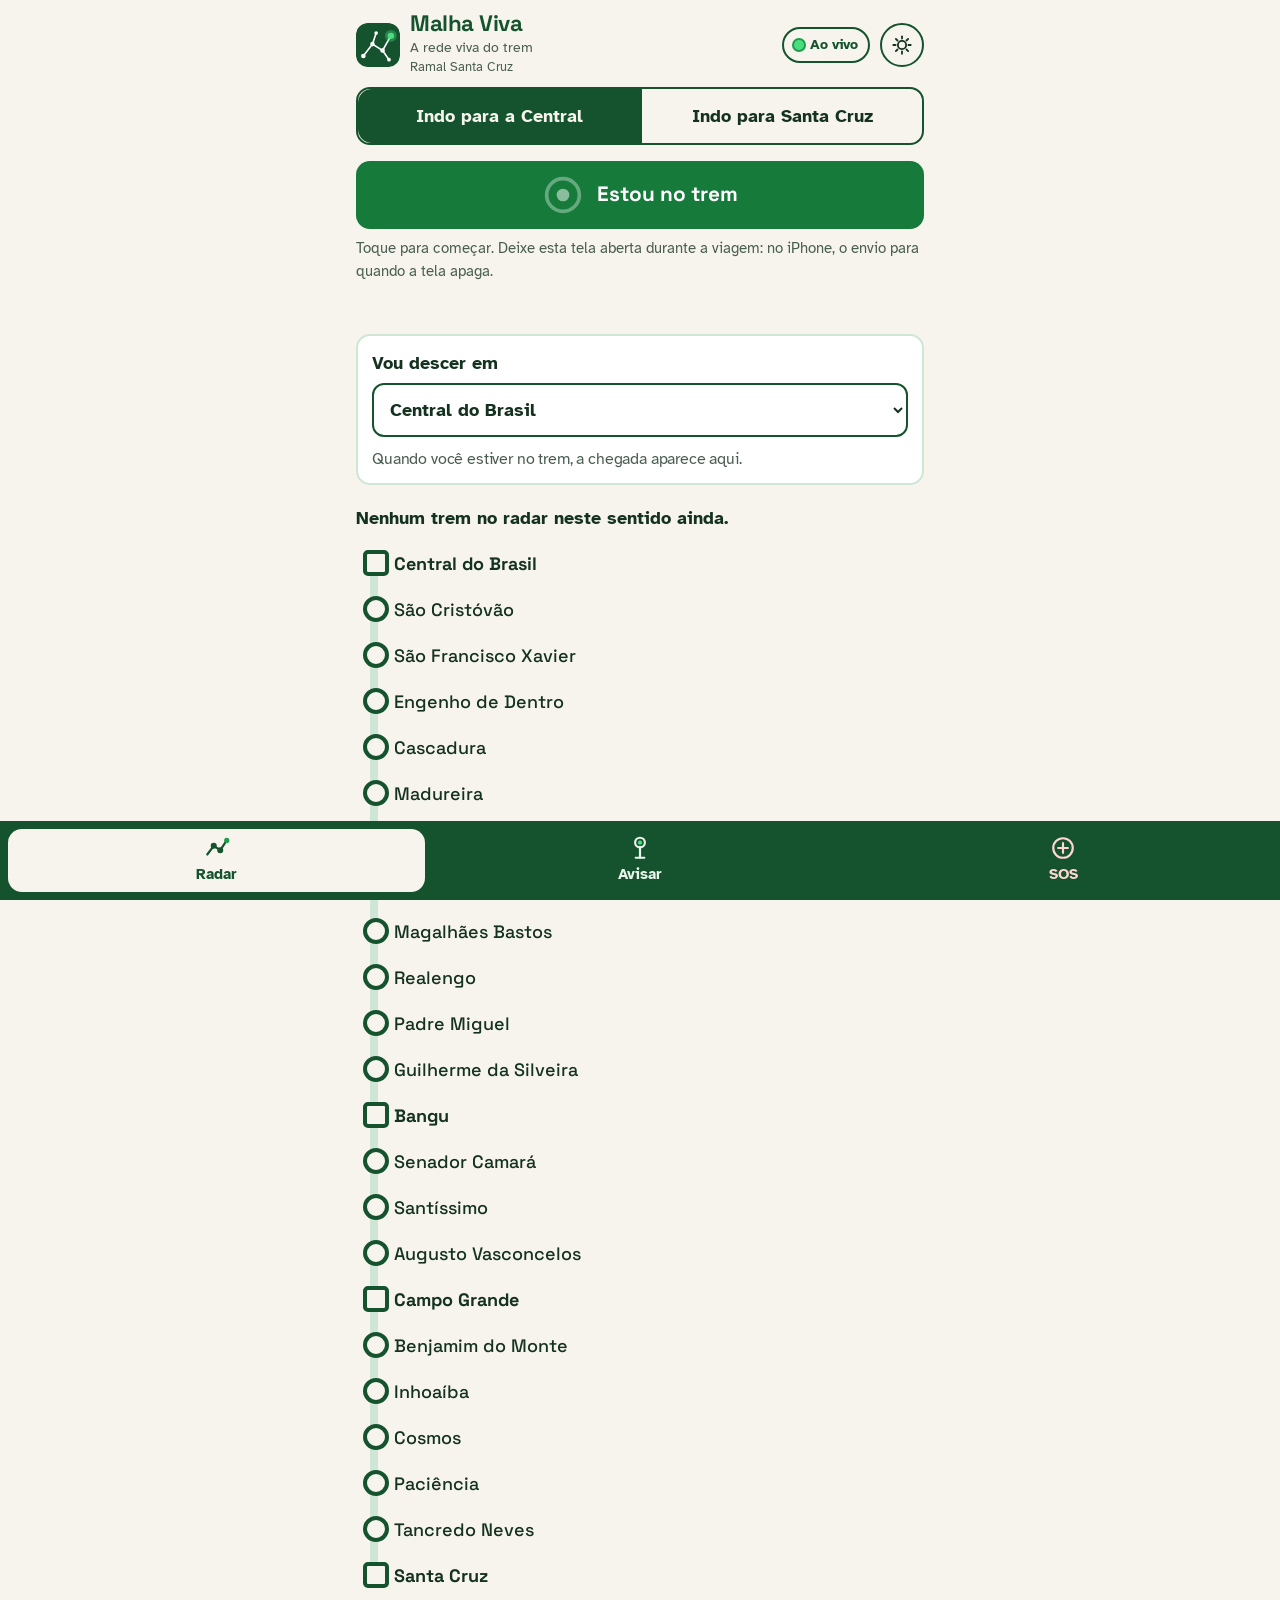
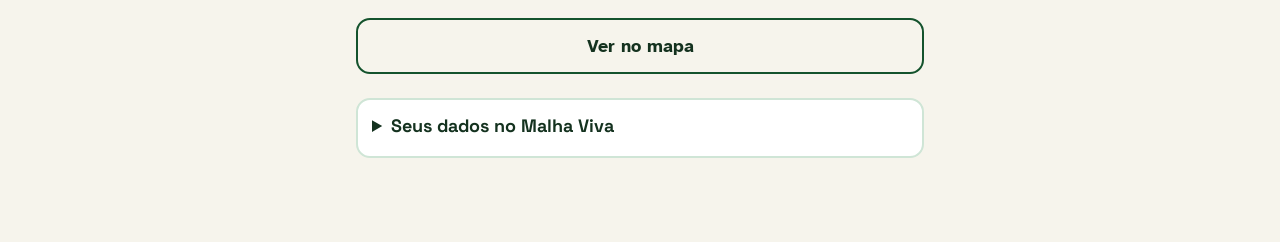
==== commit 04548cc6: "Crítica de interface: 5 correções prioritárias (cache mv-89d9d2913f) - Aviso vai, por padrão, para a" ====
--- a/index.html
+++ b/index.html
@@ -56,9 +56,9 @@
           <circle class="feito" cx="22" cy="22" r="18" pathLength="100"/>
           <circle class="no" cx="22" cy="22" r="7"/>
         </svg>
-        <span class="rotulo">Estou no trem</span>
+        <span class="textos"><span class="rotulo">Estou no trem</span><span class="estado"></span></span>
       </button>
-      <p class="dica">Deixe esta tela aberta durante a viagem. No iPhone, o envio para quando a tela apaga.</p>
+      <p class="dica">Toque para começar. Deixe esta tela aberta durante a viagem: no iPhone, o envio para quando a tela apaga.</p>
       <p id="posStatus" class="status" role="status"></p>
       <button id="btnTrocarSentido" class="secundario aviso-sentido" type="button" hidden></button>
 
@@ -87,18 +87,31 @@
       <ol id="faixa" class="faixa" aria-label="Estações no sentido escolhido, do destino para trás"></ol>
       <button id="btnMapa" class="secundario" type="button">Ver no mapa</button>
       <div id="mapa" class="mapa" hidden></div>
+      <details class="privacidade">
+        <summary>Seus dados no Malha Viva</summary>
+        <ul>
+          <li>Com "Estou no trem" ligado, o app envia a sua posição a cada 2 segundos para montar o radar.</li>
+          <li>Ninguém vê a posição de outra pessoa. O radar mostra só o trem: em que ponto da linha está, para onde vai e há quanto tempo foi visto.</li>
+          <li>Você entra sem nome, e-mail ou CPF. O app cria um código anônimo neste celular.</li>
+          <li>Nesta fase de testes, as posições ficam guardadas para calcular os tempos entre as estações. Depois dos testes, elas passam a ser apagadas em 7 dias, e só os tempos médios ficam.</li>
+          <li>Avisos ficam visíveis por 30 minutos, sem dizer quem avisou.</li>
+          <li>Se o app der erro, ele envia a mensagem do erro, a versão do app e o modelo do navegador, para a gente corrigir.</li>
+        </ul>
+      </details>
 
-      <section class="bloco" id="diag" aria-labelledby="t-diag" data-estado="ok" hidden>
-        <h2 id="t-diag">Como está o rastreamento</h2>
+      <section class="bloco" id="diag" aria-label="Detalhes do GPS" data-estado="ok" hidden>
+        <details id="diagDet">
+        <summary>Detalhes do GPS</summary>
         <table class="tabela diagnostico">
           <tbody>
-            <tr data-item="bom"><th scope="row">Último ponto bom</th><td class="valor"></td><td class="medidor"><span></span></td></tr>
-            <tr data-item="prec"><th scope="row">Precisão do GPS</th><td class="valor"></td><td class="medidor"><span></span></td></tr>
-            <tr data-item="fila"><th scope="row">Esperando envio</th><td class="valor"></td><td class="medidor"><span></span></td></tr>
-            <tr data-item="silencios"><th scope="row">Silêncios acima de 30 s</th><td class="valor"></td><td class="medidor"><span></span></td></tr>
+            <tr data-item="bom"><th scope="row">Posição recebida</th><td class="valor"></td><td class="medidor"><span></span></td></tr>
+            <tr data-item="prec"><th scope="row">Precisão</th><td class="valor"></td><td class="medidor"><span></span></td></tr>
+            <tr data-item="fila"><th scope="row">Esperando para enviar</th><td class="valor"></td><td class="medidor"><span></span></td></tr>
+            <tr data-item="silencios"><th scope="row">Vezes sem sinal (mais de 30 s)</th><td class="valor"></td><td class="medidor"><span></span></td></tr>
           </tbody>
         </table>
         <button id="btnRegistro" class="secundario" type="button" hidden>Copiar registro da viagem</button>
+        </details>
       </section>
     </section>
 
@@ -107,6 +120,7 @@
       <label class="campo">Estação
         <select id="avisoEstacao"></select>
       </label>
+      <p id="avisoOnde" class="onde" role="status"></p>
       <p class="dica">Segure o botão por 1 segundo para enviar. Soltar antes cancela.</p>
       <div class="tipos">
         <button type="button" class="segurar" data-tipo="Parado"><span>Trem parado</span></button>
@@ -128,27 +142,20 @@
       </div>
       <button id="btnSos" class="sos segurar" type="button"><span>Segure para compartilhar minha localização</span></button>
       <p id="sosStatus" class="status" role="status"></p>
+      <p id="sosLink" class="sos-link" hidden><a href="#" target="_blank" rel="noopener"></a></p>
       <h3>Contatos de emergência</h3>
       <ul id="contatos" class="contatos"></ul>
+      <details class="novo-contato">
+      <summary>Adicionar contato</summary>
       <form id="formContato" class="novo">
         <label class="campo">Telefone com DDD
           <input id="novoContato" type="tel" inputmode="tel" autocomplete="tel" placeholder="21 99999-0000">
         </label>
         <button type="submit" class="secundario">Adicionar contato</button>
       </form>
+      </details>
       <p class="dica">Os contatos ficam só neste celular. O Malha Viva não recebe esses números.</p>
 
-      <details class="privacidade">
-        <summary>Seus dados no Malha Viva</summary>
-        <ul>
-          <li>Com "Estou no trem" ligado, o app envia a sua posição a cada 2 segundos para montar o radar.</li>
-          <li>Ninguém vê a posição de outra pessoa. O radar mostra só o trem: em que ponto da linha está, para onde vai e há quanto tempo foi visto.</li>
-          <li>Você entra sem nome, e-mail ou CPF. O app cria um código anônimo neste celular.</li>
-          <li>Nesta fase de testes, as posições ficam guardadas para calcular os tempos entre as estações. Depois dos testes, elas passam a ser apagadas em 7 dias, e só os tempos médios ficam.</li>
-          <li>Avisos ficam visíveis por 30 minutos, sem dizer quem avisou.</li>
-          <li>Se o app der erro, ele envia a mensagem do erro, a versão do app e o modelo do navegador, para a gente corrigir.</li>
-        </ul>
-      </details>
     </section>
   </main>
 
--- a/estilo.css
+++ b/estilo.css
@@ -57,7 +57,7 @@
 .rede { display: inline-flex; align-items: center; gap: 6px; font-size: 0.85rem; font-weight: 700; padding: 6px 10px;
   border-radius: 999px; border: var(--b) solid currentColor; white-space: nowrap; }
 .rede .no { width: 10px; height: 10px; border-radius: 50%; background: currentColor; }
-.rede[data-estado="ok"] { color: var(--linha); }
+.rede[data-estado="ok"] { color: var(--marca); } /* crítica: verde ramal dava 3,15:1 */
 .rede[data-estado="ok"] .no { background: var(--aceso); box-shadow: 0 0 0 2px var(--linha); }
 .rede[data-estado="fila"] { color: #8A5A00; }
 .rede[data-estado="fila"] .no { animation: piscar 1.2s ease-in-out infinite; }
@@ -89,7 +89,7 @@
 
 /* "Estou no trem": o anel se fecha enquanto o GPS procura; o nó acende quando a posição cai na linha */
 .principal { width: 100%; min-height: 68px; display: flex; align-items: center; justify-content: center; gap: 14px;
-  border: 0; background: var(--linha); color: #fff; font-family: var(--titulo); font-size: 1.3rem; font-weight: 700; }
+  border: 0; background: #157A3A; color: #fff; font-family: var(--titulo); font-size: 1.3rem; font-weight: 700; } /* crítica: 5:1 no sol (era 3,5:1) */
 .anel { width: 40px; height: 40px; flex: none; transform: rotate(-90deg); }
 .anel circle { fill: none; stroke-width: 4; }
 .anel .trilho { stroke: rgba(255, 255, 255, 0.35); }
@@ -172,10 +172,10 @@
 
 /* ------------------------------------------------------------------ segurar 1 s para enviar */
 .segurar { position: relative; overflow: hidden; isolation: isolate; }
-.segurar::before { content: ""; position: absolute; inset: 0; z-index: -1; background: var(--enche, var(--sinal));
+.segurar::before { content: ""; position: absolute; inset: auto 0 0 0; height: 8px; z-index: -1; background: var(--enche, var(--sinal));
   transform: scaleX(0); transform-origin: left; }
 .segurar.segurando::before { transform: scaleX(1); transition: transform 1s linear; }
-.segurar.feito::before { transform: scaleX(1); }
+.segurar.feito::before { transform: scaleX(1); height: 100%; } /* crítica: só enche o botão todo no fim; durante, barra embaixo (texto legível) */
 .tipos { display: grid; gap: 10px; margin-top: 12px; }
 .tipos button { border: var(--b) solid var(--borda); background: transparent; color: var(--tinta); font-weight: 700; text-align: left; padding: 0 16px; }
 .tipos button.feito { color: var(--sinal-tinta); } /* durante o preenchimento o texto fica na cor normal, legível */
@@ -233,3 +233,19 @@
 .principal[data-gps="fora"] .anel .feito { stroke: var(--sinal); stroke-dashoffset: 0; }
 /* revisão: segurar no celular sem selecionar texto nem abrir menu; arrastar para rolar cancela */
 .segurar { touch-action: manipulation; user-select: none; -webkit-user-select: none; -webkit-touch-callout: none; }
+
+/* crítica (impeccable, 26/40) */
+.principal .textos { display: grid; text-align: left; line-height: 1.15; }
+.principal .estado { font-family: var(--texto); font-size: 0.9rem; font-weight: 700; opacity: 0.92; }
+.principal .estado:empty { display: none; }
+.principal.segurando::before, .principal.feito::before { --enche: var(--perigo); }
+.eta.vazio { font-family: var(--texto); font-size: 1rem; font-weight: 400; color: var(--suave); }
+.onde { font-weight: 700; color: var(--marca); margin: 4px 0 8px; }
+.onde:empty { display: none; }
+.faixa .resumo { min-height: 40px; }
+.faixa .resumo button { min-height: 40px; padding: 0 12px; border: var(--b) dashed var(--borda); background: transparent; color: var(--suave); font-weight: 700; border-radius: 10px; }
+#diag details > summary, .novo-contato > summary { font-family: var(--titulo); font-weight: 700; cursor: pointer; min-height: 44px; display: flex; align-items: center; }
+#diag[data-estado="alerta"] summary { color: var(--perigo); }
+.sos-link { margin: 4px 0 8px; font-weight: 700; }
+.sos-link a { color: var(--tinta); }
+.novo-contato { margin-top: 12px; }
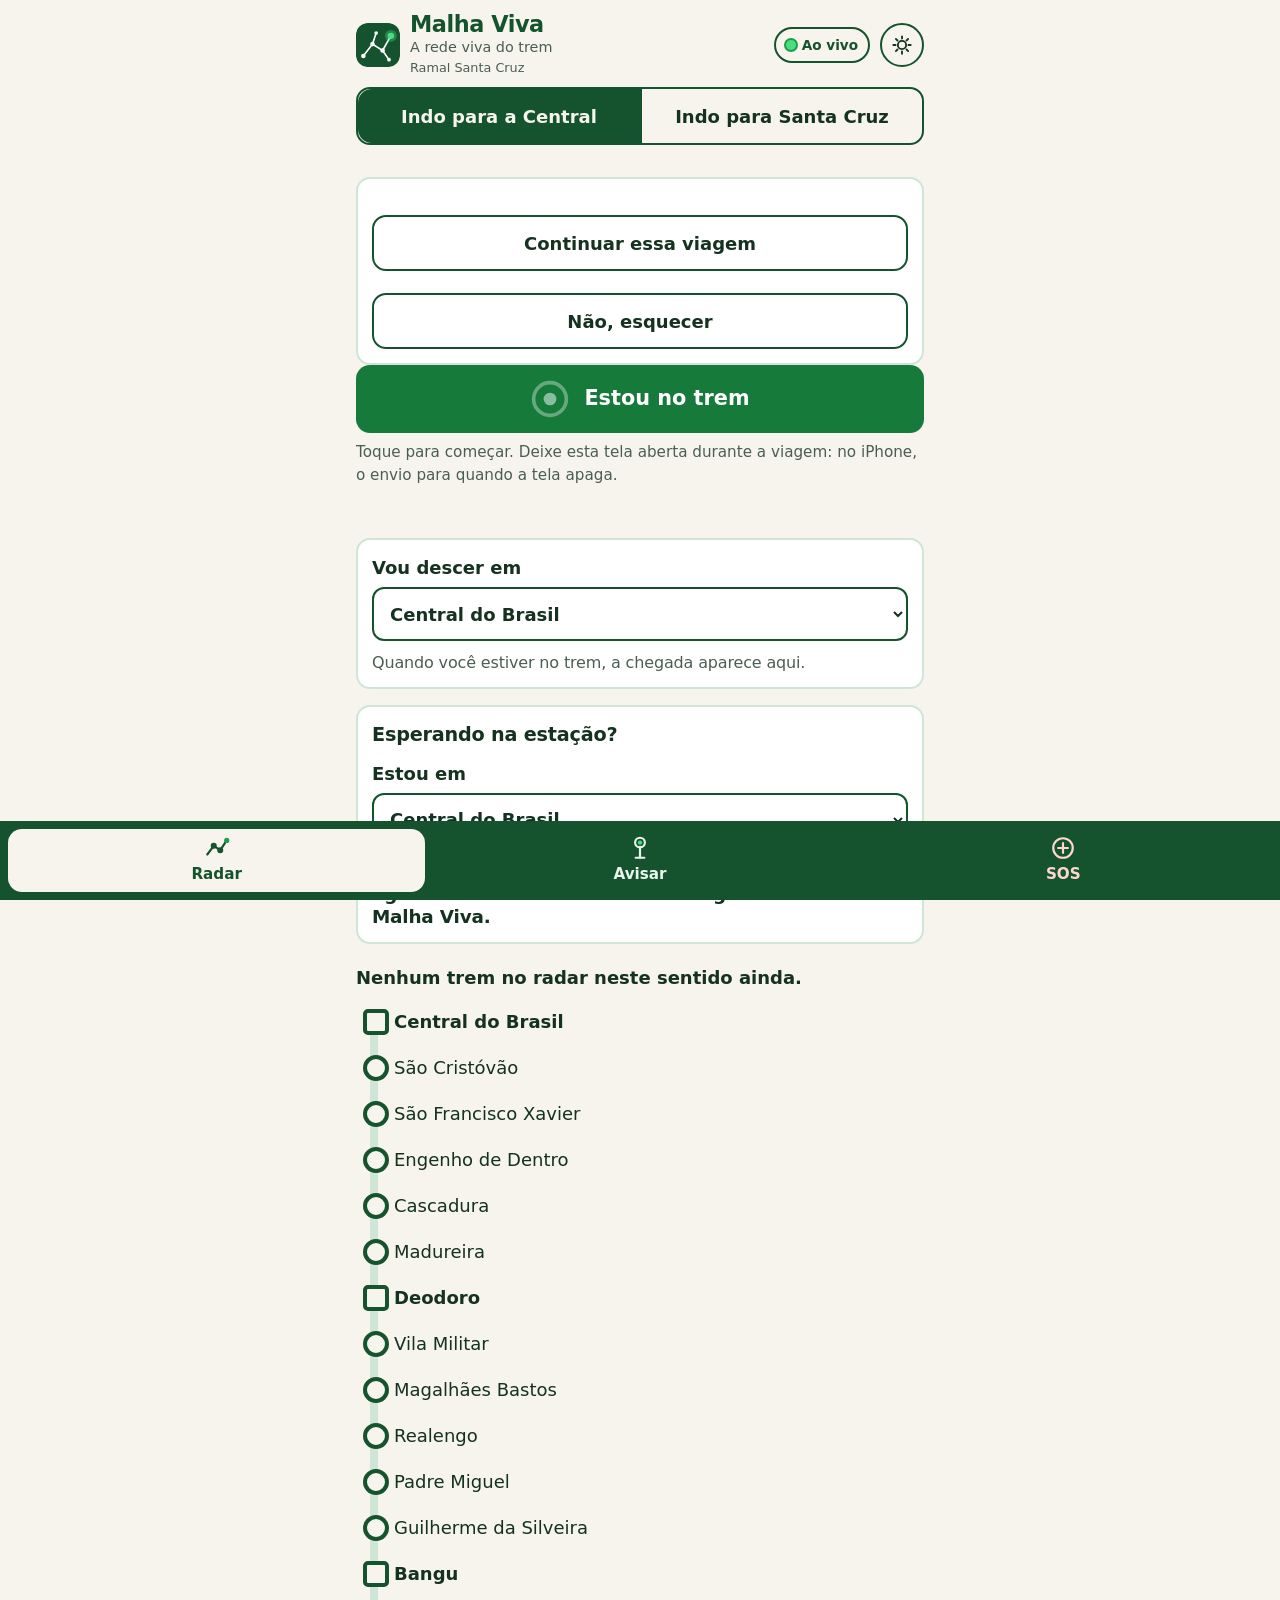
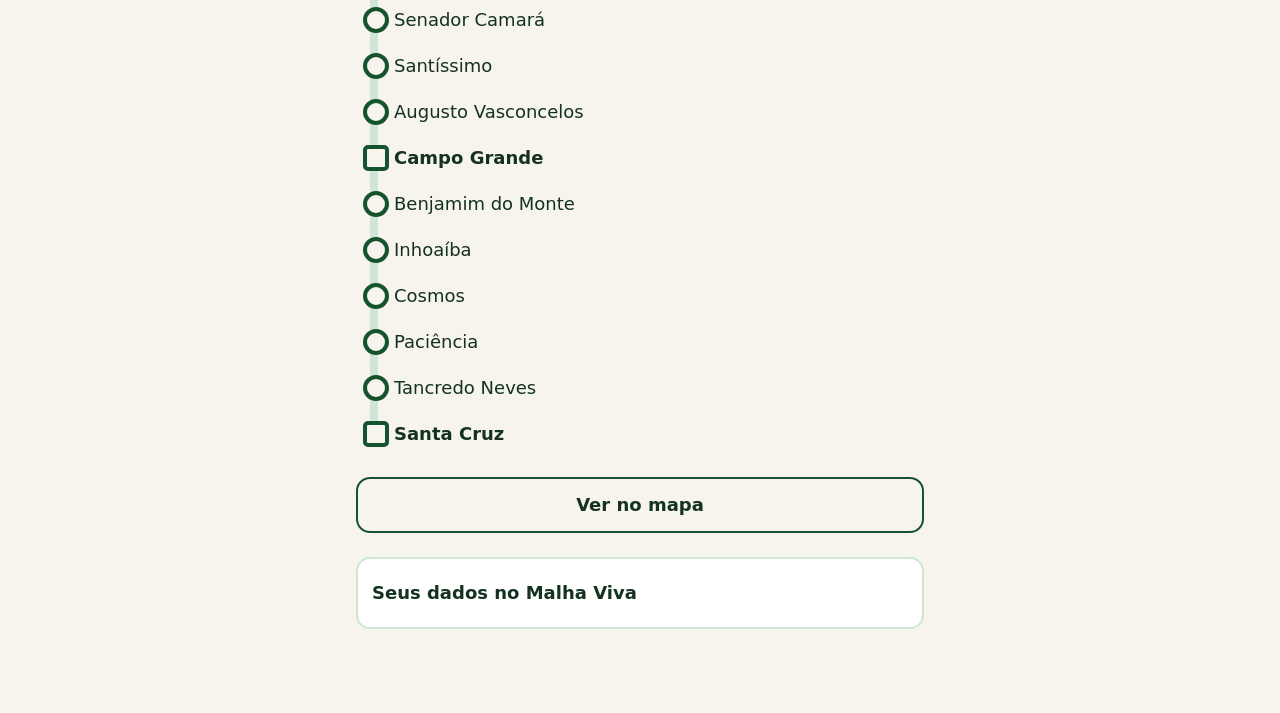
==== commit 8b6be05d: "Fases 0 a 5: rastreamento preciso, radar confiável e interface nova (cache mv-d8cbd6f1a0) - Rastream" ====
--- a/index.html
+++ b/index.html
@@ -6,10 +6,13 @@
   <meta name="theme-color" content="#14532D">
   <meta name="apple-mobile-web-app-capable" content="yes">
   <meta name="apple-mobile-web-app-title" content="Malha Viva">
+  <!-- FRO-59: só o que o app usa. Supabase (dados), Cloudflare (CAPTCHA), unpkg (mapa), OSM (blocos do mapa), Google Fonts -->
+  <meta http-equiv="Content-Security-Policy" content="default-src 'self'; script-src 'self' https://challenges.cloudflare.com https://unpkg.com; style-src 'self' 'unsafe-inline' https://fonts.googleapis.com https://unpkg.com; font-src 'self' https://fonts.gstatic.com; img-src 'self' data: https://tile.openstreetmap.org https://unpkg.com; connect-src 'self' https://kqoyjnvokmlufmeioyxd.supabase.co https://challenges.cloudflare.com; frame-src https://challenges.cloudflare.com; worker-src 'self'; manifest-src 'self'; base-uri 'self'; form-action 'self'">
   <title>Malha Viva</title>
   <link rel="manifest" href="manifest.webmanifest">
   <link rel="icon" href="icone.svg" type="image/svg+xml">
-  <link rel="apple-touch-icon" href="icone.svg">
+  <link rel="icon" href="icones/favicon-32.png" type="image/png" sizes="32x32">
+  <link rel="apple-touch-icon" href="icones/apple-touch-icon-180.png">
   <link rel="preconnect" href="https://fonts.googleapis.com">
   <link rel="preconnect" href="https://fonts.gstatic.com" crossorigin>
   <link rel="stylesheet" crossorigin="anonymous" href="https://fonts.googleapis.com/css2?family=Atkinson+Hyperlegible:wght@400;700&family=Space+Grotesk:wght@500;700&display=swap">
@@ -37,7 +40,7 @@
   </fieldset>
 
   <div id="guiaIphone" class="guia" role="dialog" aria-labelledby="t-guia" hidden>
-    <h2 id="t-guia">Use o Malha Viva como app no iPhone</h2>
+    <h2 id="t-guia" tabindex="-1">Use o Malha Viva como app no iPhone</h2>
     <ol>
       <li>Toque em <strong>Compartilhar</strong> no Safari e depois em <strong>Adicionar à Tela de Início</strong>.</li>
       <li>Em Ajustes › Privacidade › Serviços de Localização › Sites do Safari, deixe <strong>Durante o uso</strong> e <strong>Localização Precisa</strong> ligada.</li>
@@ -49,6 +52,13 @@
   <main>
     <section data-aba="radar" aria-labelledby="t-radar">
       <h2 id="t-radar" class="sr">Radar do ramal</h2>
+      <button id="btnBase" class="secundario" type="button" hidden>Tentar carregar o ramal de novo</button>
+
+      <div id="retomar" class="bloco retomar" role="region" aria-labelledby="retomarTexto" hidden>
+        <p id="retomarTexto"></p>
+        <button id="btnRetomar" class="secundario" type="button">Continuar essa viagem</button>
+        <button id="btnOutra" class="secundario" type="button">Não, esquecer</button>
+      </div>
 
       <button id="btnTrem" class="principal" type="button" aria-pressed="false" data-gps="off">
         <svg class="anel" viewBox="0 0 44 44" aria-hidden="true">
@@ -60,6 +70,7 @@
       </button>
       <p class="dica">Toque para começar. Deixe esta tela aberta durante a viagem: no iPhone, o envio para quando a tela apaga.</p>
       <p id="posStatus" class="status" role="status"></p>
+      <p id="alarme" class="alarme" role="alert" hidden></p>
       <button id="btnTrocarSentido" class="secundario aviso-sentido" type="button" hidden></button>
 
       <div class="chegada">
@@ -75,6 +86,14 @@
         </div>
       </div>
 
+      <section class="bloco" id="blocoEspera" aria-labelledby="t-espera" hidden>
+        <h2 id="t-espera">Esperando na estação?</h2>
+        <label class="campo">Estou em
+          <select id="minhaEstacao"></select>
+        </label>
+        <p id="proximoTrem" class="eta espera" role="status" aria-live="polite"></p>
+      </section>
+
       <section class="bloco" id="blocoChegadas" aria-labelledby="t-chegadas" hidden>
         <h2 id="t-chegadas">Próximas estações</h2>
         <table class="tabela chegadas">
@@ -90,13 +109,15 @@
       <details class="privacidade">
         <summary>Seus dados no Malha Viva</summary>
         <ul>
-          <li>Com "Estou no trem" ligado, o app envia a sua posição a cada 2 segundos para montar o radar.</li>
-          <li>Ninguém vê a posição de outra pessoa. O radar mostra só o trem: em que ponto da linha está, para onde vai e há quanto tempo foi visto.</li>
+          <li>Com "Estou no trem" ligado, o app envia a sua posição a cada 2 a 5 segundos, só quando você está perto da linha do trem. Longe da linha (em casa, na rua), nada é enviado.</li>
+          <li>O radar mostra o trem, sem dizer quem está nele. Com só uma pessoa no trem, mostra apenas entre quais estações ele está.</li>
           <li>Você entra sem nome, e-mail ou CPF. O app cria um código anônimo neste celular.</li>
-          <li>Nesta fase de testes, as posições ficam guardadas para calcular os tempos entre as estações. Depois dos testes, elas passam a ser apagadas em 7 dias, e só os tempos médios ficam.</li>
+          <li>Nesta fase de testes, as posições ficam guardadas para calcular os tempos entre as estações. A limpeza automática (7 dias) começa quando os testes terminarem; até lá, a gente avisa aqui.</li>
           <li>Avisos ficam visíveis por 30 minutos, sem dizer quem avisou.</li>
           <li>Se o app der erro, ele envia a mensagem do erro, a versão do app e o modelo do navegador, para a gente corrigir.</li>
+          <li>Outros serviços que recebem o endereço de internet do seu celular: Google Fonts (letras), Cloudflare (CAPTCHA no primeiro uso) e, só se você abrir o mapa, unpkg e OpenStreetMap.</li>
         </ul>
+        <p><a href="privacidade.html">Termo de uso e privacidade completos</a></p>
       </details>
 
       <section class="bloco" id="diag" aria-label="Detalhes do GPS" data-estado="ok" hidden>
@@ -130,7 +151,7 @@
         <button type="button" class="segurar" data-tipo="Inseguro"><span>Situação de risco</span></button>
       </div>
       <p id="avisoStatus" class="status" role="status"></p>
-      <p class="dica">O aviso só aparece como confirmado quando outra pessoa avisa a mesma coisa.</p>
+      <p class="dica">O aviso só aparece como confirmado quando duas pessoas com o "Estou no trem" ligado, perto da estação, avisam a mesma coisa.</p>
     </section>
 
     <section data-aba="sos" aria-labelledby="t-sos" hidden>
@@ -159,6 +180,20 @@
     </section>
   </main>
 
+  <dialog id="dlgTermo" class="termo" aria-labelledby="t-termo">
+    <form method="dialog">
+      <h2 id="t-termo">Antes do primeiro aviso</h2>
+      <div id="dlgTermoTexto">
+        <p>Avise só o que você está vendo. Avisos falsos levam à suspensão da conta.</p>
+        <p>Emergência: ligue 190, 192 ou 193 primeiro.</p>
+        <p>O aviso aparece para todos por 30 minutos, sem o seu nome.</p>
+      </div>
+      <p><a href="privacidade.html" target="_blank" rel="noopener">Ler o termo e a privacidade completos</a></p>
+      <button value="aceito" class="principal-sec" type="submit">Aceito as regras</button>
+      <button value="nao" class="secundario" type="submit">Agora não</button>
+    </form>
+  </dialog>
+
   <nav class="abas" aria-label="Seções">
     <button type="button" data-ir="radar">
       <svg viewBox="0 0 24 24" aria-hidden="true"><path d="M3 18 9 10l6 4 6-9"/><circle cx="9" cy="10" r="1.8"/><circle cx="15" cy="14" r="1.8"/><circle class="aceso" cx="21" cy="5" r="2.4"/></svg>
--- a/estilo.css
+++ b/estilo.css
@@ -101,7 +101,9 @@
 .principal[data-gps="procurando"] .anel .feito { stroke: var(--aceso); }
 .principal[data-gps="ok"] { background: #14532D; color: #F6F4EC; box-shadow: inset 0 0 0 4px var(--aceso); }
 .principal[data-gps="ok"] .anel .feito { stroke: var(--aceso); stroke-dashoffset: 0; }
-.principal[data-gps="ok"] .anel .no { fill: var(--aceso); animation: piscar 2s ease-in-out infinite; }
+.principal[data-gps="ok"] .anel .no { fill: var(--aceso); }
+/* FRO-61: pisca uma vez a cada posição boa (era sem parar) */
+.principal .anel .no.pulso { animation: piscar 0.9s ease-in-out 1; }
 .principal[data-gps="calado"] { background: var(--perigo); color: #fff; }
 .principal[data-gps="calado"] .anel .feito { stroke: #fff; }
 
@@ -159,12 +161,18 @@
 .faixa .terminal .nome { font-weight: 700; }
 .faixa .eu { color: var(--marca); font-family: var(--titulo); font-weight: 700; }
 .faixa .eu::before { content: ""; position: absolute; left: -35px; width: 26px; height: 26px; border-radius: 50%;
-  background: var(--aceso); border: 4px solid var(--marca); animation: acender 2s ease-out infinite; }
+  background: var(--aceso); border: 4px solid var(--marca); animation: acender 2s ease-out 3; } /* FRO-61: 3 vezes, não sem parar */
+.faixa .eu.estimado::before { background: transparent; border-style: dashed; animation: none; }
 .faixa .trem { font-weight: 700; }
 .faixa .trem::before { content: ""; position: absolute; left: -35px; width: 26px; height: 18px; border-radius: 6px;
   background: var(--marca); border: 3px solid var(--aceso); }
 .faixa .trem.estimado { font-weight: 500; color: var(--suave); }
 .faixa .trem.estimado::before { background: transparent; border-style: dashed; border-color: var(--marca); }
+/* FRO-52: o trem envelhece na tela; o texto diz a idade (a cor não é a única pista) */
+.faixa .trem.velho { opacity: 0.75; }
+.faixa .trem.antigo { opacity: 0.55; font-weight: 500; color: var(--suave); }
+.faixa .trem.antigo::before { background: var(--trilho-vazio); border-color: var(--suave); }
+.faixa .trem.aproximado::before { border-style: dotted; }
 .aviso { font-size: 0.85rem; font-weight: 700; padding: 2px 8px; border-radius: 6px; border: 2px dashed var(--sinal); color: var(--tinta); }
 .aviso.confirmado { background: var(--sinal); border-style: solid; color: var(--sinal-tinta); }
 
@@ -225,7 +233,7 @@
 
 /* Nota 3 · P4: privacidade */
 .privacidade { margin-top: 24px; padding: 12px 14px; border-radius: var(--raio); border: var(--b) solid var(--trilho-vazio); background: var(--superficie); }
-.privacidade summary { font-family: var(--titulo); font-weight: 700; cursor: pointer; min-height: 32px; }
+.privacidade summary { font-family: var(--titulo); font-weight: 700; cursor: pointer; min-height: 44px; display: flex; align-items: center; } /* FRO-14 */
 .privacidade ul { margin: 10px 0 0; padding-left: 1.2em; display: grid; gap: 6px; color: var(--suave); font-size: 0.95rem; }
 
 /* revisão: GPS bom, mas fora da linha do trem */
@@ -242,10 +250,27 @@
 .eta.vazio { font-family: var(--texto); font-size: 1rem; font-weight: 400; color: var(--suave); }
 .onde { font-weight: 700; color: var(--marca); margin: 4px 0 8px; }
 .onde:empty { display: none; }
-.faixa .resumo { min-height: 40px; }
-.faixa .resumo button { min-height: 40px; padding: 0 12px; border: var(--b) dashed var(--borda); background: transparent; color: var(--suave); font-weight: 700; border-radius: 10px; }
+.faixa .resumo { min-height: 44px; }
+.faixa .resumo button { min-height: 44px; padding: 0 12px; border: var(--b) dashed var(--borda); background: transparent; color: var(--suave); font-weight: 700; border-radius: 10px; }
 #diag details > summary, .novo-contato > summary { font-family: var(--titulo); font-weight: 700; cursor: pointer; min-height: 44px; display: flex; align-items: center; }
 #diag[data-estado="alerta"] summary { color: var(--perigo); }
 .sos-link { margin: 4px 0 8px; font-weight: 700; }
 .sos-link a { color: var(--tinta); }
 .novo-contato { margin-top: 12px; }
+
+/* Fases 1 e 5 (19/11) */
+.alarme { margin: 8px 0; padding: 14px; border-radius: var(--raio); background: var(--sinal); color: var(--sinal-tinta);
+  font-family: var(--titulo); font-size: 1.2rem; font-weight: 700; } /* FRO-54 */
+.retomar { display: grid; gap: 10px; } /* RAS-15 */
+.retomar p { margin: 0; font-weight: 700; }
+.eta.espera { font-size: 1.15rem; } /* FRO-53 */
+.termo { max-width: min(560px, calc(100vw - 32px)); border: var(--b) solid var(--marca); border-radius: var(--raio);
+  background: var(--superficie); color: var(--tinta); padding: 18px; } /* FRO-56 */
+.termo::backdrop { background: rgba(0, 0, 0, 0.55); }
+.termo form { display: grid; gap: 10px; }
+.termo p { margin: 0; }
+.principal-sec { border: 0; background: #157A3A; color: #fff; font-weight: 700; font-family: var(--titulo); font-size: 1.1rem; }
+.pagina-texto { max-width: 680px; margin: 0 auto; padding: 16px 16px 48px; line-height: 1.5; }
+.pagina-texto h1 { font-size: 1.5rem; color: var(--marca); }
+.pagina-texto ul { padding-left: 1.2em; display: grid; gap: 6px; }
+.pagina-texto a { color: var(--tinta); font-weight: 700; }
